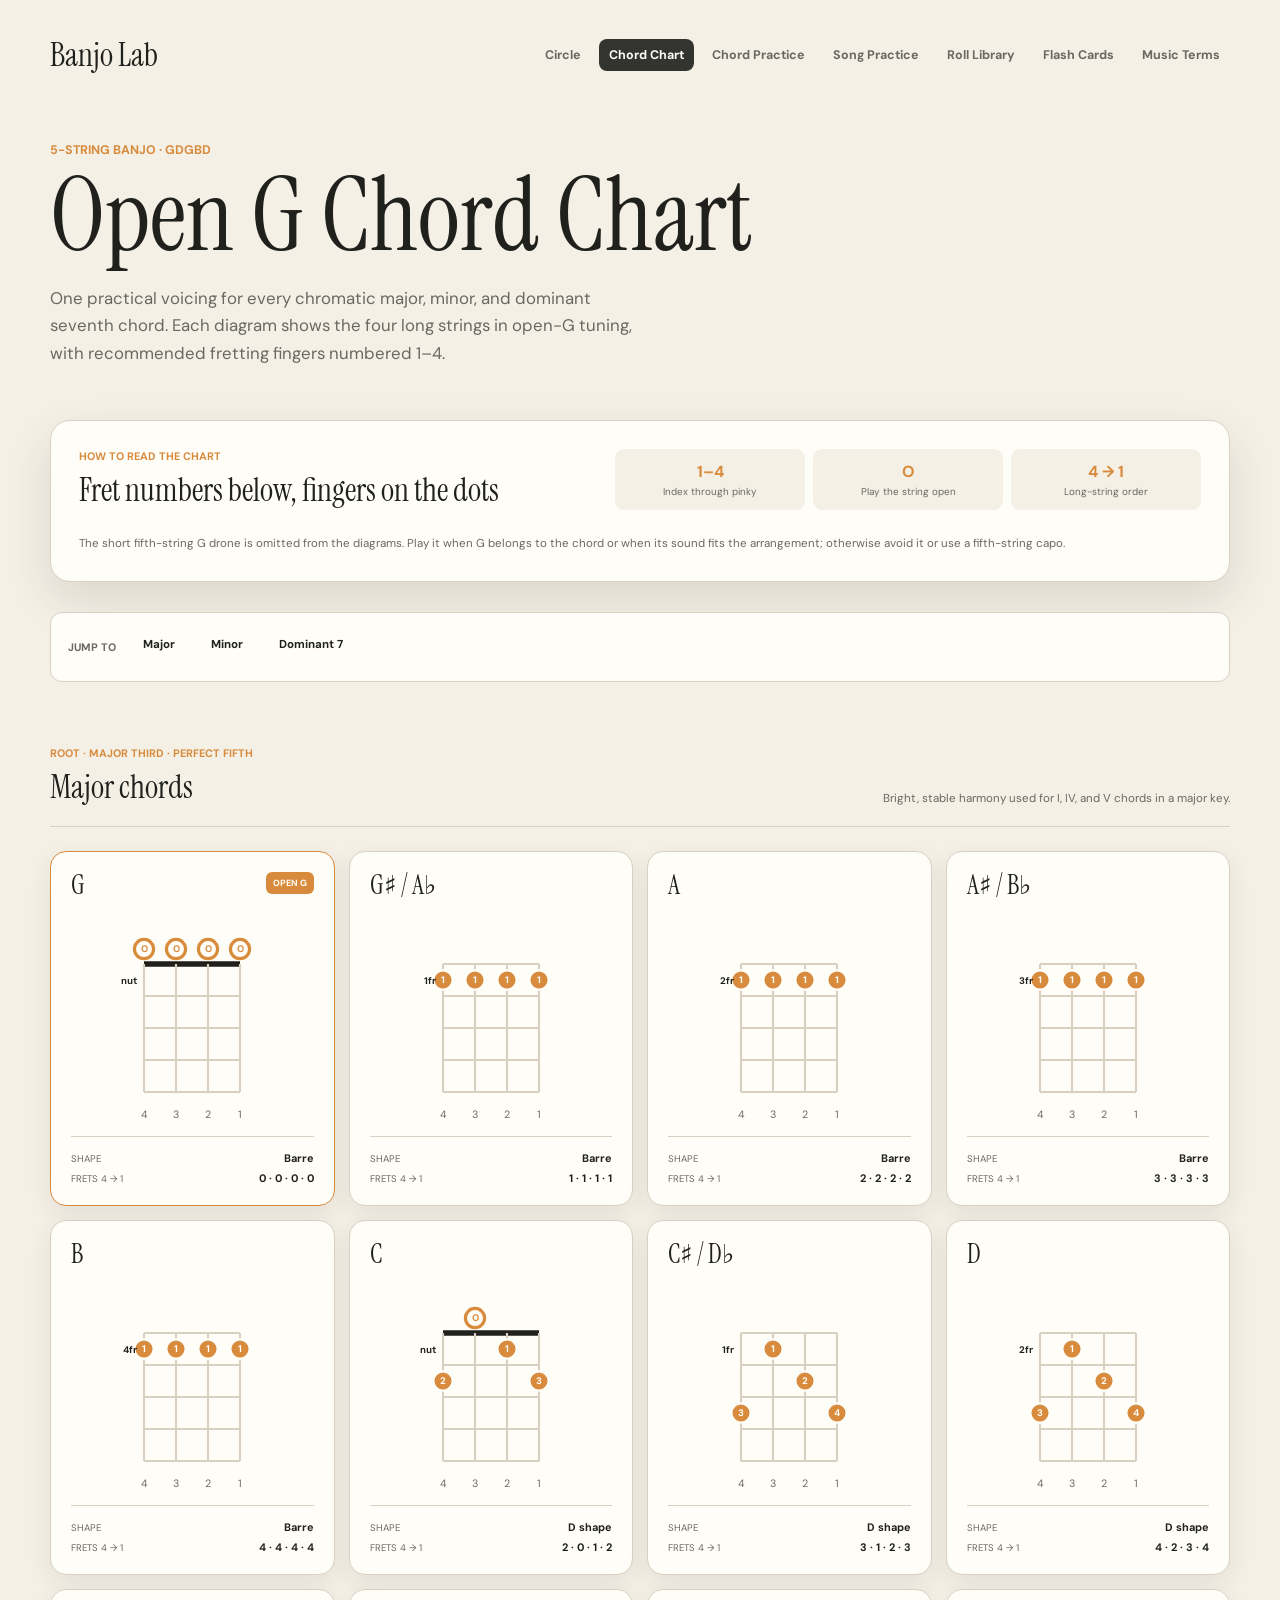
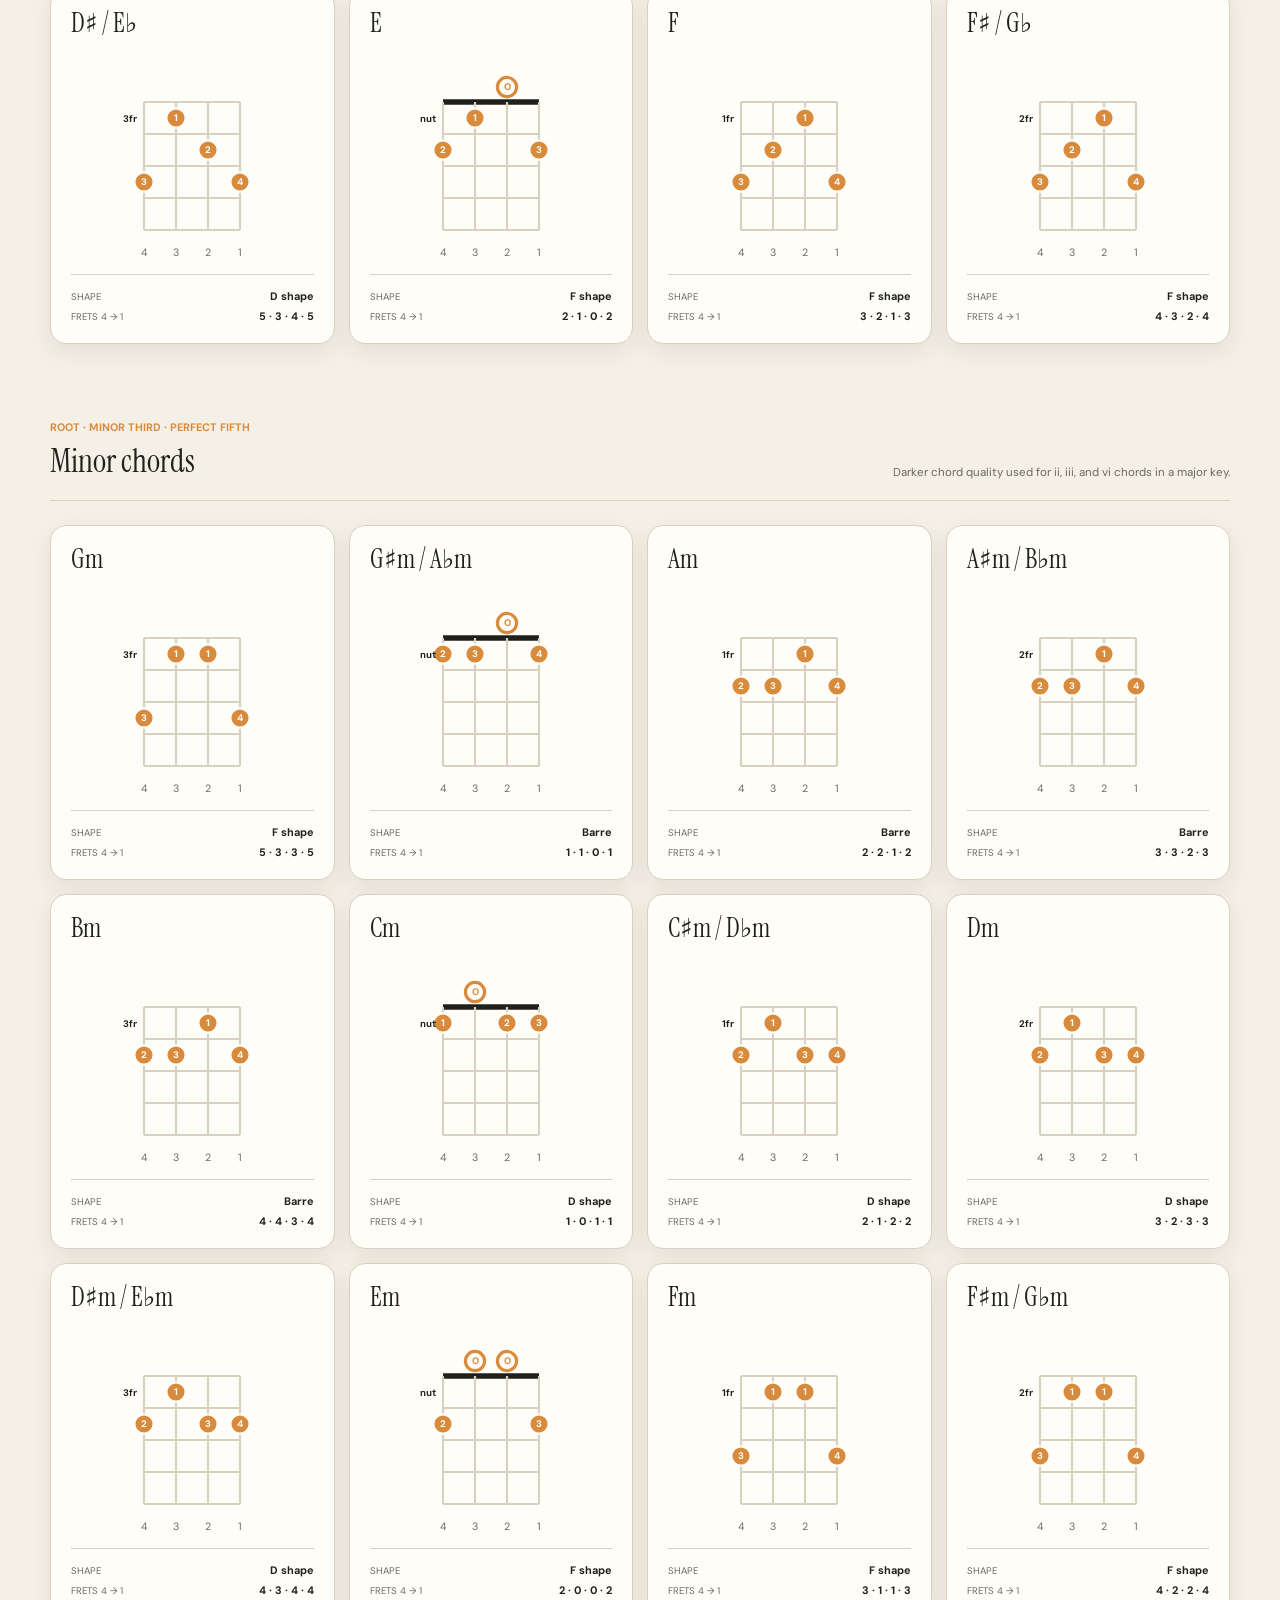
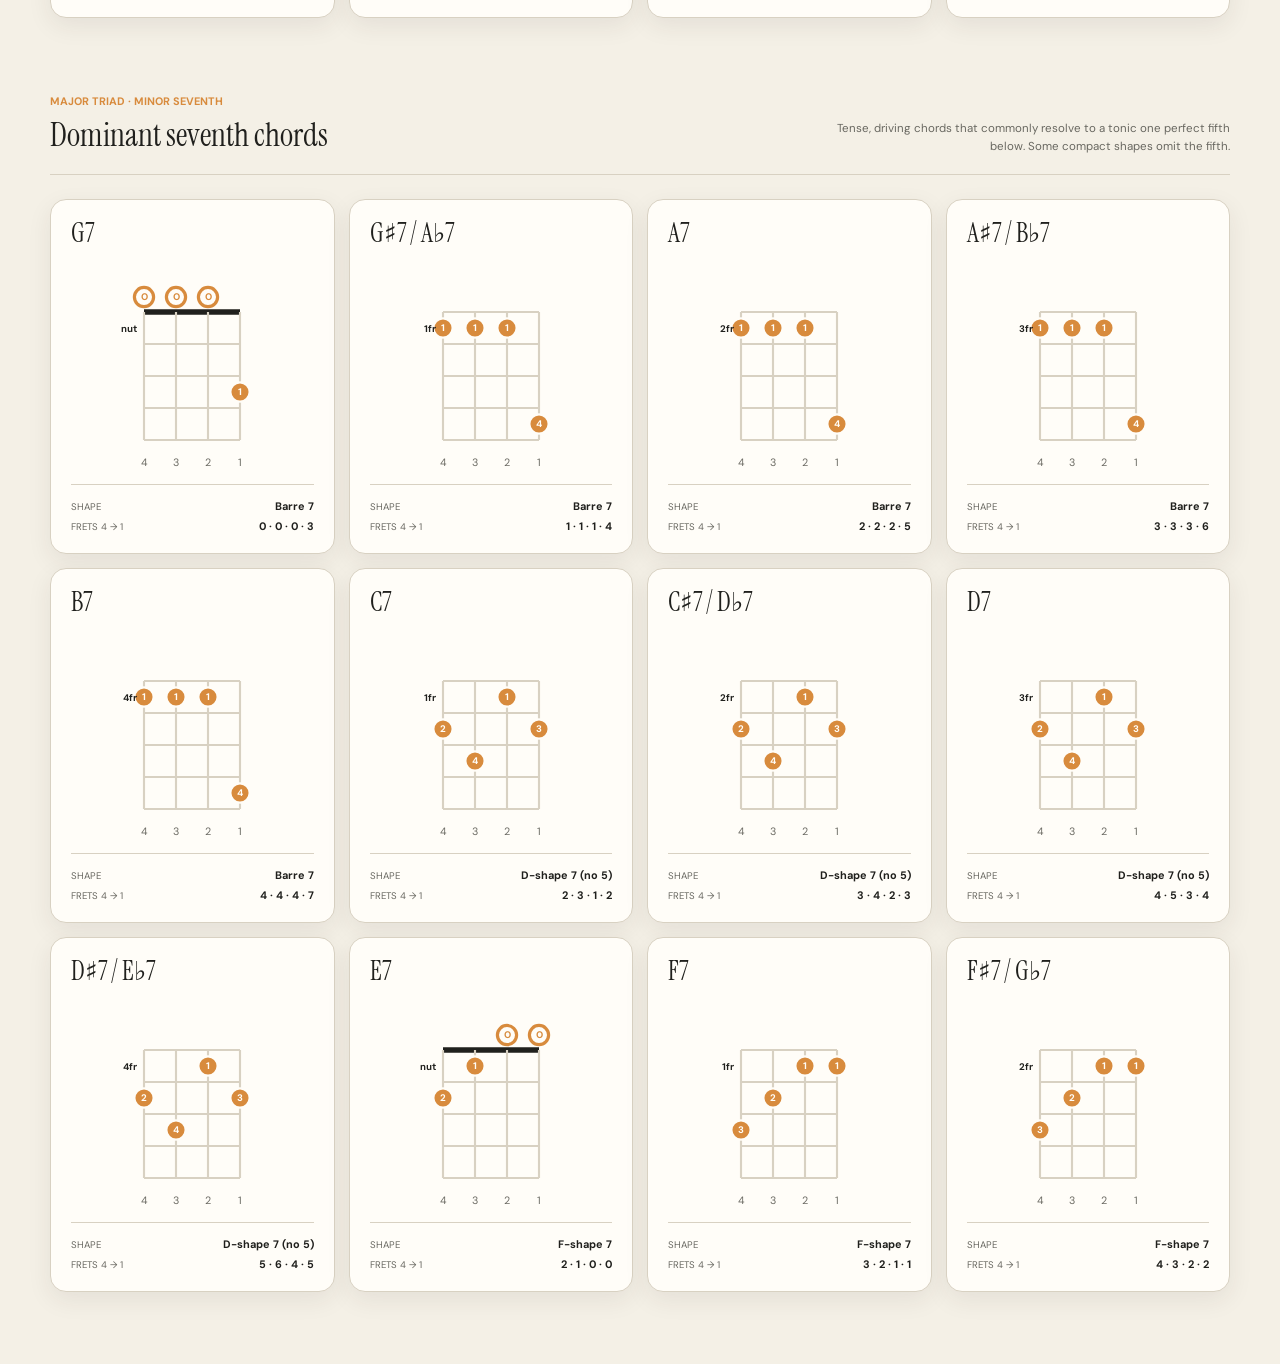
==== chords.html @ 510a1b54 "Add chord and song practice libraries" ====
<!doctype html>
<html lang="en">
  <head>
    <meta charset="UTF-8" />
    <meta name="viewport" content="width=device-width, initial-scale=1" />
    <meta name="description" content="A complete open-G five-string banjo chord chart with major, minor, and dominant seventh voicings for all 12 chromatic roots." />
    <title>Banjo Lab · Open G Chord Chart</title>
    <link rel="preconnect" href="https://fonts.googleapis.com" />
    <link rel="preconnect" href="https://fonts.gstatic.com" crossorigin />
    <link
      href="https://fonts.googleapis.com/css2?family=DM+Sans:wght@400;500;600;700&amp;family=Instrument+Serif:ital@0;1&amp;display=swap"
      rel="stylesheet"
    />
    <link rel="stylesheet" href="styles.css" />
    <link rel="stylesheet" href="chords.css" />
  </head>
  <body>
    <main class="chords-shell">
      <nav class="site-nav" aria-label="Primary navigation">
        <a class="site-brand" href="index.html">Banjo Lab</a>
        <div>
          <a href="index.html">Circle</a>
          <a href="chords.html" aria-current="page">Chord Chart</a>
          <a href="practice.html?key=1">Chord Practice</a>
          <a href="songs.html">Song Practice</a>
          <a href="rolls.html">Roll Library</a>
          <a href="flashcards.html">Flash Cards</a>
          <a href="terms.html">Music Terms</a>
        </div>
      </nav>

      <header class="chords-hero">
        <p class="eyebrow">5-string banjo · gDGBD</p>
        <h1>Open G Chord Chart</h1>
        <p class="intro">
          One practical voicing for every chromatic major, minor, and dominant seventh chord. Each diagram shows
          the four long strings in open-G tuning, with recommended fretting fingers numbered 1–4.
        </p>
      </header>

      <section class="chart-guide" aria-labelledby="chart-guide-title">
        <div>
          <p class="section-kicker">How to read the chart</p>
          <h2 id="chart-guide-title">Fret numbers below, fingers on the dots</h2>
        </div>
        <dl>
          <div><dt>1–4</dt><dd>Index through pinky</dd></div>
          <div><dt>O</dt><dd>Play the string open</dd></div>
          <div><dt>4 → 1</dt><dd>Long-string order</dd></div>
        </dl>
        <p>
          The short fifth-string G drone is omitted from the diagrams. Play it when G belongs to the chord or
          when its sound fits the arrangement; otherwise avoid it or use a fifth-string capo.
        </p>
      </section>

      <nav class="family-jump" aria-label="Chord families">
        <span>Jump to</span>
        <a href="#major-chords">Major</a>
        <a href="#minor-chords">Minor</a>
        <a href="#seventh-chords">Dominant 7</a>
      </nav>

      <section id="major-chords" class="chord-family" aria-labelledby="major-title">
        <div class="family-heading">
          <div>
            <p class="section-kicker">Root · major third · perfect fifth</p>
            <h2 id="major-title">Major chords</h2>
          </div>
          <p>Bright, stable harmony used for I, IV, and V chords in a major key.</p>
        </div>
        <div id="major-grid" class="chord-grid"></div>
      </section>

      <section id="minor-chords" class="chord-family" aria-labelledby="minor-title">
        <div class="family-heading">
          <div>
            <p class="section-kicker">Root · minor third · perfect fifth</p>
            <h2 id="minor-title">Minor chords</h2>
          </div>
          <p>Darker chord quality used for ii, iii, and vi chords in a major key.</p>
        </div>
        <div id="minor-grid" class="chord-grid"></div>
      </section>

      <section id="seventh-chords" class="chord-family" aria-labelledby="seventh-title">
        <div class="family-heading">
          <div>
            <p class="section-kicker">Major triad · minor seventh</p>
            <h2 id="seventh-title">Dominant seventh chords</h2>
          </div>
          <p>Tense, driving chords that commonly resolve to a tonic one perfect fifth below. Some compact shapes omit the fifth.</p>
        </div>
        <div id="seventh-grid" class="chord-grid"></div>
      </section>
    </main>

    <script src="chords.js"></script>
  </body>
</html>
---- styles.css ----
:root {
  color-scheme: light;
  --ink: #20201d;
  --muted: #696861;
  --paper: #f4f0e6;
  --surface: #fffdf8;
  --line: #d8d1c2;
  --dark-ring: #33342f;
  --accent: #d88b3d;
  --accent-soft: #f3d2a9;
  --shadow: 0 18px 45px rgba(47, 42, 32, 0.12);
}

* {
  box-sizing: border-box;
}

html {
  min-width: 320px;
  background: var(--paper);
}

body {
  min-height: 100dvh;
  margin: 0;
  color: var(--ink);
  background-color: var(--paper);
  font-family: "DM Sans", system-ui, sans-serif;
}

.site-nav {
  display: flex;
  align-items: center;
  justify-content: space-between;
  gap: 24px;
  margin-bottom: 64px;
  font-size: 0.78rem;
}

.site-nav div {
  display: flex;
  align-items: center;
  gap: 8px;
}

.site-nav a {
  padding: 8px 10px;
  border-radius: 8px;
  color: var(--muted);
  font-weight: 700;
  text-decoration: none;
}

.site-nav .site-brand {
  flex: 0 0 auto;
  padding-left: 0;
  color: var(--ink);
  font-family: "Instrument Serif", Georgia, serif;
  font-size: clamp(1.7rem, 2.5vw, 2rem);
  font-weight: 400;
  line-height: 0.95;
  text-wrap: balance;
}

.site-nav a:hover {
  color: var(--ink);
  background: var(--surface);
}

.site-nav a[aria-current="page"] {
  color: var(--surface);
  background: var(--dark-ring);
}

.site-nav a:focus-visible {
  outline: 3px solid var(--accent-soft);
  outline-offset: 2px;
}

button,
svg {
  -webkit-tap-highlight-color: transparent;
}

.page-shell {
  width: min(1180px, calc(100% - 40px));
  margin: 0 auto;
  padding: 64px 0;
}

.hero {
  max-width: 690px;
  margin-bottom: 30px;
}

.hero .intro {
  margin-top: 0;
}

.eyebrow,
.card-label {
  margin: 0 0 12px;
  color: var(--accent);
  font-size: 0.78rem;
  font-weight: 700;
  text-transform: uppercase;
}

h1 {
  margin: 0;
  font-family: "Instrument Serif", Georgia, serif;
  font-size: clamp(3.6rem, 8vw, 6.5rem);
  font-weight: 400;
  line-height: 0.88;
  text-wrap: balance;
}

.intro {
  max-width: 590px;
  margin: 22px 0 0;
  color: var(--muted);
  font-size: 1.05rem;
  line-height: 1.65;
  text-wrap: pretty;
}

.workspace {
  display: grid;
  grid-template-columns: minmax(0, 1fr) 360px;
  gap: 64px;
  align-items: center;
}

.chart-column {
  min-width: 0;
}

.chart-stage {
  position: relative;
  width: min(100%, 660px);
  margin: 0 auto;
  aspect-ratio: 1;
}

.circle-chart {
  display: block;
  width: 100%;
  height: 100%;
  filter: drop-shadow(0 14px 18px rgba(44, 39, 30, 0.1));
  cursor: grab;
  touch-action: none;
  user-select: none;
}

.circle-chart:active,
.circle-chart.is-dragging {
  cursor: grabbing;
}

.position-marker {
  position: absolute;
  z-index: 10;
  top: -12px;
  left: 50%;
  width: 28px;
  height: 38px;
  transform: translateX(-50%);
  pointer-events: none;
}

.position-marker span {
  display: block;
  width: 0;
  height: 0;
  margin: 0 auto;
  border-right: 14px solid transparent;
  border-left: 14px solid transparent;
  border-top: 24px solid var(--accent);
}

#rotating-wheel {
  transform-origin: 320px 320px;
}

.segment {
  cursor: pointer;
  outline: none;
}

.segment .major-wedge {
  fill: var(--surface);
  stroke: var(--line);
  stroke-width: 2;
}

.segment:nth-child(even) .major-wedge {
  fill: #eee9de;
}

.segment .minor-wedge {
  fill: var(--dark-ring);
  stroke: #55564f;
  stroke-width: 2;
}

.segment .key-label,
.segment .minor-label,
.segment .accidental-label {
  text-anchor: middle;
  dominant-baseline: middle;
  pointer-events: none;
}

.segment .key-label {
  fill: var(--ink);
  font-family: "Instrument Serif", Georgia, serif;
  font-size: 34px;
}

.segment .minor-label {
  fill: #fffdf8;
  font-size: 17px;
  font-weight: 600;
}

.segment .accidental-label {
  fill: var(--muted);
  font-size: 12px;
  font-weight: 600;
}

.segment:hover .major-wedge,
.segment:focus-visible .major-wedge,
.segment.is-selected .major-wedge {
  fill: var(--accent-soft);
}

.segment:hover .minor-wedge,
.segment:focus-visible .minor-wedge,
.segment.is-selected .minor-wedge {
  fill: var(--accent);
}

.segment:focus-visible .major-wedge {
  stroke: var(--ink);
  stroke-width: 5;
}

.hub {
  fill: var(--paper);
  stroke: var(--line);
  stroke-width: 2;
  pointer-events: none;
}

.chart-title {
  position: absolute;
  z-index: 1;
  top: 50%;
  left: 50%;
  display: grid;
  place-items: center;
  width: 27%;
  aspect-ratio: 1;
  transform: translate(-50%, -50%);
  pointer-events: none;
}

.chart-title h1 {
  display: flex;
  flex-direction: column;
  margin: 0;
  color: var(--ink);
  font-size: clamp(1rem, 3.3vw, 1.7rem);
  line-height: 0.9;
  text-align: center;
  text-wrap: balance;
}

.chart-title h1 span:nth-child(2) {
  margin: 5px 0 4px;
  color: var(--accent);
  font-family: "DM Sans", system-ui, sans-serif;
  font-size: 0.42em;
  font-weight: 700;
  text-transform: uppercase;
}

.chart-controls {
  display: flex;
  align-items: center;
  justify-content: center;
  gap: 18px;
  margin-top: 24px;
}

.chart-controls p {
  display: flex;
  flex-direction: column;
  margin: 0;
  color: var(--muted);
  font-size: 0.82rem;
  line-height: 1.45;
  text-align: center;
  text-wrap: pretty;
}

.chart-controls strong {
  color: var(--ink);
  font-size: 0.9rem;
}

.icon-button {
  display: grid;
  place-items: center;
  width: 44px;
  height: 44px;
  padding: 0;
  border: 1px solid var(--line);
  border-radius: 50%;
  color: var(--ink);
  background: var(--surface);
  font: inherit;
  font-size: 1.2rem;
  cursor: pointer;
  transition: transform 160ms ease-out, border-color 160ms ease-out;
}

.icon-button:hover {
  border-color: var(--accent);
  transform: translateY(-2px);
}

.icon-button:active {
  transform: translateY(0);
}

.icon-button:focus-visible {
  outline: 3px solid var(--accent-soft);
  outline-offset: 3px;
}

.key-card {
  padding: 32px;
  border: 1px solid var(--line);
  border-radius: 24px;
  background: var(--surface);
  box-shadow: var(--shadow);
}

.key-heading {
  display: flex;
  align-items: center;
  gap: 20px;
  padding-bottom: 28px;
  border-bottom: 1px solid var(--line);
}

#key-name {
  min-width: 82px;
  font-family: "Instrument Serif", Georgia, serif;
  font-size: 5rem;
  line-height: 0.8;
}

.key-heading div {
  display: flex;
  flex-direction: column;
  gap: 4px;
}

.key-heading strong {
  font-size: 1.05rem;
}

.key-heading small {
  color: var(--muted);
  font-size: 0.9rem;
}

.practice-link {
  display: flex;
  align-items: center;
  justify-content: space-between;
  gap: 16px;
  margin-top: 18px;
  padding: 12px 14px;
  border-radius: 10px;
  color: var(--surface);
  background: var(--dark-ring);
  font-size: 0.8rem;
  font-weight: 700;
  text-decoration: none;
}

.practice-link:hover {
  color: var(--accent-soft);
}

.practice-link:focus-visible {
  outline: 3px solid var(--accent-soft);
  outline-offset: 3px;
}

.key-facts {
  display: grid;
  gap: 18px;
  margin: 28px 0;
}

.key-facts div {
  display: flex;
  justify-content: space-between;
  gap: 18px;
}

.key-facts dt,
.key-facts dd {
  margin: 0;
  font-size: 0.88rem;
}

.key-facts dt {
  color: var(--muted);
}

.key-facts dd {
  font-weight: 600;
  text-align: right;
}

.degrees {
  padding: 22px 0;
  border-top: 1px solid var(--line);
}

.degrees-heading {
  display: flex;
  align-items: baseline;
  justify-content: space-between;
  gap: 16px;
  margin-bottom: 14px;
}

.degrees-heading h2 {
  margin: 0;
  font-size: 0.88rem;
  font-weight: 700;
  text-wrap: balance;
}

.degrees-heading span {
  color: var(--muted);
  font-size: 0.72rem;
}

#degree-list {
  display: grid;
  grid-template-columns: repeat(4, minmax(0, 1fr));
  gap: 8px;
  margin: 0;
  padding: 0;
  list-style: none;
}

.degree {
  min-width: 0;
  padding: 9px 6px 10px;
  border: 1px solid var(--line);
  border-radius: 10px;
  text-align: center;
}

.degree b,
.degree span {
  display: block;
}

.degree b {
  margin-bottom: 3px;
  color: var(--accent);
  font-size: 0.65rem;
  font-variant-numeric: tabular-nums;
}

.degree span {
  overflow: hidden;
  font-family: "Instrument Serif", Georgia, serif;
  font-size: 1.05rem;
  line-height: 1.1;
  text-overflow: ellipsis;
  white-space: nowrap;
}

.degree.is-long span {
  font-family: "DM Sans", system-ui, sans-serif;
  font-size: 0.64rem;
  font-weight: 600;
}

.pentatonic {
  display: grid;
  gap: 16px;
  padding: 22px 0;
  border-top: 1px solid var(--line);
}

.pentatonic h2 {
  margin: 0;
  font-size: 0.88rem;
  font-weight: 700;
  text-wrap: balance;
}

#pentatonic-list {
  display: grid;
  gap: 14px;
}

.pentatonic-row {
  display: grid;
  grid-template-columns: 118px minmax(0, 1fr);
  gap: 12px;
  align-items: center;
}

.pentatonic-row p {
  display: flex;
  flex-direction: column;
  gap: 2px;
  margin: 0;
}

.pentatonic-name {
  display: flex;
  flex-wrap: wrap;
  align-items: center;
  gap: 5px;
  min-width: 0;
}

.pentatonic-row strong {
  overflow: hidden;
  font-size: 0.76rem;
  text-overflow: ellipsis;
  white-space: nowrap;
}

.scale-quality,
.scale-spelling {
  flex: 0 0 auto;
  padding: 2px 4px;
  border-radius: 4px;
  font-size: 0.46rem;
  font-weight: 700;
  line-height: 1.2;
  text-transform: uppercase;
}

.scale-quality {
  color: var(--surface);
  background: var(--dark-ring);
}

.scale-spelling {
  border: 1px solid var(--line);
  color: var(--muted);
  background: var(--surface);
}

.pentatonic-row.is-minor .scale-quality {
  color: var(--ink);
  background: var(--accent-soft);
}

.pentatonic-row small {
  color: var(--muted);
  font-size: 0.58rem;
  font-variant-numeric: tabular-nums;
}

.pentatonic-row ol {
  display: grid;
  grid-template-columns: repeat(5, minmax(0, 1fr));
  gap: 5px;
  margin: 0;
  padding: 0;
  list-style: none;
}

.pentatonic-row li {
  overflow: hidden;
  padding: 7px 2px;
  border-radius: 7px;
  color: var(--surface);
  background: var(--dark-ring);
  font-family: "Instrument Serif", Georgia, serif;
  font-size: 0.88rem;
  line-height: 1;
  text-align: center;
  text-overflow: ellipsis;
  white-space: nowrap;
}

.pentatonic-row.is-minor li {
  color: var(--ink);
  background: var(--accent-soft);
}

.pentatonic-row li.is-long {
  font-family: "DM Sans", system-ui, sans-serif;
  font-size: 0.5rem;
  font-weight: 600;
}

.legend {
  display: flex;
  flex-wrap: wrap;
  gap: 14px;
  padding-top: 22px;
  border-top: 1px solid var(--line);
  color: var(--muted);
  font-size: 0.76rem;
}

.legend span {
  display: inline-flex;
  align-items: center;
  gap: 7px;
}

.legend i {
  width: 10px;
  height: 10px;
  border-radius: 50%;
}

.major-dot {
  border: 1px solid var(--line);
  background: var(--surface);
}

.minor-dot {
  background: var(--dark-ring);
}

.banjo-section {
  margin-top: 72px;
  padding: 40px;
  border: 1px solid var(--line);
  border-radius: 28px;
  background: var(--surface);
  box-shadow: var(--shadow);
}

.banjo-heading {
  display: flex;
  align-items: end;
  justify-content: space-between;
  gap: 32px;
  margin-bottom: 30px;
}

.banjo-heading .card-label {
  margin-bottom: 8px;
}

.banjo-heading h2 {
  max-width: 720px;
  margin: 0;
  font-family: "Instrument Serif", Georgia, serif;
  font-size: clamp(2.2rem, 5vw, 4rem);
  font-weight: 400;
  line-height: 1;
  text-wrap: balance;
}

.banjo-heading h2 span {
  color: var(--accent);
}

.banjo-heading > p {
  flex: 0 0 auto;
  margin: 0 0 5px;
  color: var(--muted);
  font-size: 0.78rem;
}

.chord-tabs {
  display: flex;
  gap: 6px;
  overflow-x: auto;
  margin-bottom: 26px;
  padding: 0 0 12px;
  border-bottom: 1px solid var(--line);
  scrollbar-width: thin;
}

.chord-tab {
  flex: 1 0 94px;
  min-width: 0;
  padding: 10px 12px;
  border: 1px solid var(--line);
  border-radius: 10px;
  color: var(--muted);
  background: var(--surface);
  font: inherit;
  text-align: left;
  cursor: pointer;
}

.chord-tab b,
.chord-tab span {
  display: block;
}

.chord-tab b {
  margin-bottom: 2px;
  color: inherit;
  font-size: 0.62rem;
  font-variant-numeric: tabular-nums;
}

.chord-tab span {
  overflow: hidden;
  font-size: 0.78rem;
  font-weight: 700;
  text-overflow: ellipsis;
  white-space: nowrap;
}

.chord-tab[aria-selected="true"] {
  border-color: var(--dark-ring);
  color: var(--surface);
  background: var(--dark-ring);
}

.chord-tab:focus-visible,
.chord-panel:focus-visible {
  outline: 3px solid var(--accent-soft);
  outline-offset: 3px;
}

.chord-panel-heading {
  display: flex;
  align-items: baseline;
  justify-content: space-between;
  gap: 24px;
  margin-bottom: 18px;
}

.chord-panel-heading p {
  margin: 0;
  color: var(--muted);
  font-size: 0.72rem;
  text-transform: uppercase;
}

.chord-panel-heading h3 {
  margin: 0;
  font-family: "Instrument Serif", Georgia, serif;
  font-size: 1.8rem;
  font-weight: 400;
  text-align: right;
  text-wrap: balance;
}

.chord-panel-heading h3 span {
  color: var(--accent);
}

.banjo-shapes {
  display: grid;
  grid-template-columns: repeat(3, minmax(0, 1fr));
  gap: 16px;
}

.banjo-shape {
  display: grid;
  grid-template-columns: minmax(118px, 0.8fr) minmax(0, 1.2fr);
  gap: 18px;
  align-items: center;
  min-width: 0;
  padding: 22px;
  border: 1px solid var(--line);
  border-radius: 18px;
  background: var(--paper);
}

.shape-copy {
  min-width: 0;
}

.shape-copy h4 {
  margin: 0 0 3px;
  font-family: "Instrument Serif", Georgia, serif;
  font-size: 1.75rem;
  font-weight: 400;
  text-wrap: balance;
}

.shape-copy > p {
  margin: 0 0 18px;
  color: var(--muted);
  font-size: 0.7rem;
  text-wrap: pretty;
}

.shape-frets {
  margin: 0;
}

.shape-frets dt {
  margin-bottom: 5px;
  color: var(--muted);
  font-size: 0.6rem;
  text-transform: uppercase;
}

.shape-frets dd {
  margin: 0;
  font-size: 0.88rem;
  font-weight: 700;
  font-variant-numeric: tabular-nums;
}

.fret-diagram {
  display: block;
  width: 100%;
  max-width: 150px;
  height: auto;
  margin: 0 auto;
}

.fret-diagram .fret,
.fret-diagram .string {
  stroke: var(--line);
  stroke-width: 2;
}

.fret-diagram .nut {
  stroke: var(--ink);
  stroke-width: 5;
}

.fret-diagram .marker {
  fill: var(--accent);
  stroke: var(--surface);
  stroke-width: 2;
}

.fret-diagram .open-marker {
  fill: var(--surface);
  stroke: var(--accent);
  stroke-width: 3;
}

.fret-diagram text {
  fill: var(--muted);
  font-family: "DM Sans", system-ui, sans-serif;
  font-size: 10px;
  font-variant-numeric: tabular-nums;
  text-anchor: middle;
}

.fret-diagram .position-label {
  fill: var(--ink);
  font-size: 9px;
  font-weight: 700;
  text-anchor: end;
}

.fret-diagram .marker-label {
  fill: var(--surface);
  font-size: 9px;
  font-weight: 700;
  pointer-events: none;
  text-anchor: middle;
}

.fret-diagram .marker-label.open-label {
  fill: var(--accent);
  font-size: 8px;
}

.banjo-note {
  margin: 24px 0 0;
  color: var(--muted);
  font-size: 0.78rem;
  line-height: 1.6;
  text-wrap: pretty;
}

.banjo-note strong {
  color: var(--ink);
  font-variant-numeric: tabular-nums;
}

@media (max-width: 900px) {
  .workspace {
    grid-template-columns: 1fr;
    gap: 48px;
  }

  .key-card {
    width: min(100%, 560px);
    margin: 0 auto;
  }

  .banjo-shapes {
    grid-template-columns: 1fr;
  }

  .banjo-shape {
    grid-template-columns: 1fr 150px;
  }
}

@media (max-width: 560px) {
  .site-nav {
    align-items: start;
    margin-bottom: 44px;
  }

  .site-nav div {
    justify-content: flex-end;
    flex-wrap: wrap;
  }

  .site-nav a {
    padding: 7px 8px;
  }

  .page-shell {
    width: min(100% - 24px, 1180px);
    padding: 40px 0;
  }

  .hero {
    margin-bottom: 30px;
  }

  .intro {
    font-size: 0.96rem;
  }

  .position-marker {
    top: -6px;
  }

  .key-card {
    padding: 24px;
    border-radius: 18px;
  }

  #key-name {
    min-width: 64px;
    font-size: 4rem;
  }

  .banjo-section {
    margin-top: 48px;
    padding: 24px;
    border-radius: 18px;
  }

  .banjo-heading {
    display: block;
  }

  .banjo-heading > p {
    margin-top: 12px;
  }

  .chord-panel-heading {
    display: block;
  }

  .chord-panel-heading h3 {
    margin-top: 5px;
    text-align: left;
  }

  .banjo-shape {
    grid-template-columns: minmax(0, 1fr) 118px;
    padding: 18px;
  }
}

@media (prefers-reduced-motion: reduce) {
  *,
  *::before,
  *::after {
    scroll-behavior: auto !important;
    transition-duration: 0.01ms !important;
  }
}
---- chords.css ----
.chords-shell {
  width: min(1180px, calc(100% - 40px));
  margin: 0 auto;
  padding: 32px 0 72px;
}

.chords-hero {
  max-width: 850px;
  margin-bottom: 52px;
}

.chords-hero h1 {
  margin: 0;
  font-family: "Instrument Serif", Georgia, serif;
  font-size: clamp(3.6rem, 8vw, 6.5rem);
  font-weight: 400;
  line-height: 0.9;
  text-wrap: balance;
}

.section-kicker {
  margin: 0 0 6px;
  color: var(--accent);
  font-size: 0.68rem;
  font-weight: 700;
  text-transform: uppercase;
}

.chart-guide {
  display: grid;
  grid-template-columns: minmax(240px, 1fr) minmax(340px, 1.2fr);
  gap: 24px 48px;
  align-items: center;
  margin-bottom: 30px;
  padding: 28px;
  border: 1px solid var(--line);
  border-radius: 20px;
  background: var(--surface);
  box-shadow: var(--shadow);
}

.chart-guide h2,
.family-heading h2 {
  margin: 0;
  font-family: "Instrument Serif", Georgia, serif;
  font-size: 2rem;
  font-weight: 400;
  text-wrap: balance;
}

.chart-guide dl {
  display: grid;
  grid-template-columns: repeat(3, 1fr);
  gap: 8px;
  margin: 0;
}

.chart-guide dl div {
  padding: 12px 10px;
  border-radius: 9px;
  background: var(--paper);
  text-align: center;
}

.chart-guide dt {
  color: var(--accent);
  font-weight: 700;
  font-variant-numeric: tabular-nums;
}

.chart-guide dd {
  margin: 3px 0 0;
  color: var(--muted);
  font-size: 0.62rem;
}

.chart-guide > p {
  grid-column: 1 / -1;
  margin: 0;
  color: var(--muted);
  font-size: 0.72rem;
  line-height: 1.55;
  text-wrap: pretty;
}

.family-jump {
  display: flex;
  flex-wrap: wrap;
  align-items: center;
  gap: 8px;
  margin-bottom: 64px;
  padding: 12px;
  border: 1px solid var(--line);
  border-radius: 12px;
  background: var(--surface);
}

.family-jump span {
  margin: 0 5px;
  color: var(--muted);
  font-size: 0.68rem;
  font-weight: 700;
  text-transform: uppercase;
}

.family-jump a {
  min-height: 44px;
  padding: 12px 14px;
  border-radius: 8px;
  color: var(--ink);
  font-size: 0.72rem;
  font-weight: 700;
  text-decoration: none;
}

.family-jump a:hover {
  color: var(--accent);
  background: var(--paper);
}

.family-jump a:focus-visible {
  outline: 3px solid var(--accent-soft);
  outline-offset: 2px;
}

.chord-family {
  scroll-margin-top: 24px;
}

.chord-family + .chord-family {
  margin-top: 76px;
}

.family-heading {
  display: flex;
  align-items: end;
  justify-content: space-between;
  gap: 32px;
  margin-bottom: 24px;
  padding-bottom: 18px;
  border-bottom: 1px solid var(--line);
}

.family-heading > p {
  max-width: 430px;
  margin: 0;
  color: var(--muted);
  font-size: 0.72rem;
  line-height: 1.55;
  text-align: right;
  text-wrap: pretty;
}

.chord-grid {
  display: grid;
  grid-template-columns: repeat(4, minmax(0, 1fr));
  gap: 14px;
}

.chord-chart-card {
  display: grid;
  grid-template-rows: auto 1fr auto;
  min-width: 0;
  padding: 20px;
  border: 1px solid var(--line);
  border-radius: 16px;
  background: var(--surface);
  box-shadow: 0 8px 24px rgba(47, 42, 32, 0.08);
}

.chord-chart-card.is-open-g {
  border-color: var(--accent);
}

.chord-card-heading {
  display: flex;
  align-items: start;
  justify-content: space-between;
  gap: 10px;
  min-height: 52px;
}

.chord-card-heading h3 {
  margin: 0;
  font-family: "Instrument Serif", Georgia, serif;
  font-size: 1.65rem;
  font-weight: 400;
  line-height: 1;
  text-wrap: balance;
}

.home-badge {
  flex: 0 0 auto;
  padding: 5px 7px;
  border-radius: 6px;
  color: var(--surface);
  background: var(--accent);
  font-size: 0.56rem;
  font-weight: 700;
  text-transform: uppercase;
}

.chord-diagram {
  display: block;
  width: min(100%, 160px);
  height: auto;
  margin: 8px auto 12px;
}

.chord-diagram .fret,
.chord-diagram .string {
  stroke: var(--line);
  stroke-width: 2;
}

.chord-diagram .nut {
  stroke: var(--ink);
  stroke-width: 5;
}

.chord-diagram .marker {
  fill: var(--accent);
  stroke: var(--surface);
  stroke-width: 2;
}

.chord-diagram .open-marker {
  fill: var(--surface);
  stroke: var(--accent);
  stroke-width: 3;
}

.chord-diagram text {
  fill: var(--muted);
  font-family: "DM Sans", system-ui, sans-serif;
  font-size: 10px;
  font-variant-numeric: tabular-nums;
  text-anchor: middle;
}

.chord-diagram .position-label {
  fill: var(--ink);
  font-size: 9px;
  font-weight: 700;
  text-anchor: end;
}

.chord-diagram .marker-label {
  fill: var(--surface);
  font-size: 9px;
  font-weight: 700;
}

.chord-diagram .open-label {
  fill: var(--accent);
}

.chord-card-meta {
  margin: 0;
  padding-top: 14px;
  border-top: 1px solid var(--line);
}

.chord-card-meta div {
  display: flex;
  align-items: baseline;
  justify-content: space-between;
  gap: 12px;
}

.chord-card-meta div + div {
  margin-top: 6px;
}

.chord-card-meta dt,
.chord-card-meta dd {
  margin: 0;
}

.chord-card-meta dt {
  color: var(--muted);
  font-size: 0.6rem;
  text-transform: uppercase;
}

.chord-card-meta dd {
  font-size: 0.68rem;
  font-variant-numeric: tabular-nums;
  font-weight: 700;
  text-align: right;
}

@media (max-width: 960px) {
  .chord-grid {
    grid-template-columns: repeat(3, minmax(0, 1fr));
  }
}

@media (max-width: 760px) {
  .chart-guide {
    grid-template-columns: 1fr;
  }

  .chart-guide > p {
    grid-column: auto;
  }

  .chord-grid {
    grid-template-columns: repeat(2, minmax(0, 1fr));
  }
}

@media (max-width: 560px) {
  .chords-shell {
    width: min(100% - 24px, 1180px);
    padding-top: 24px;
  }

  .chords-hero {
    margin-bottom: 44px;
  }

  .chart-guide {
    padding: 20px;
  }

  .chart-guide dl {
    grid-template-columns: 1fr;
  }

  .family-jump {
    display: grid;
  }

  .family-jump span {
    margin: 4px 8px;
  }

  .family-heading {
    display: block;
  }

  .family-heading > p {
    margin-top: 10px;
    text-align: left;
  }

  .chord-grid {
    grid-template-columns: 1fr;
  }

  .chord-family + .chord-family {
    margin-top: 56px;
  }
}

@media print {
  .site-nav,
  .family-jump {
    display: none;
  }

  .chords-shell {
    width: 100%;
    padding: 0;
  }

  .chords-hero,
  .chart-guide {
    margin-bottom: 24px;
  }

  .chord-family + .chord-family {
    margin-top: 36px;
  }

  .chord-grid {
    grid-template-columns: repeat(4, 1fr);
  }

  .chord-chart-card {
    break-inside: avoid;
    box-shadow: none;
  }
}
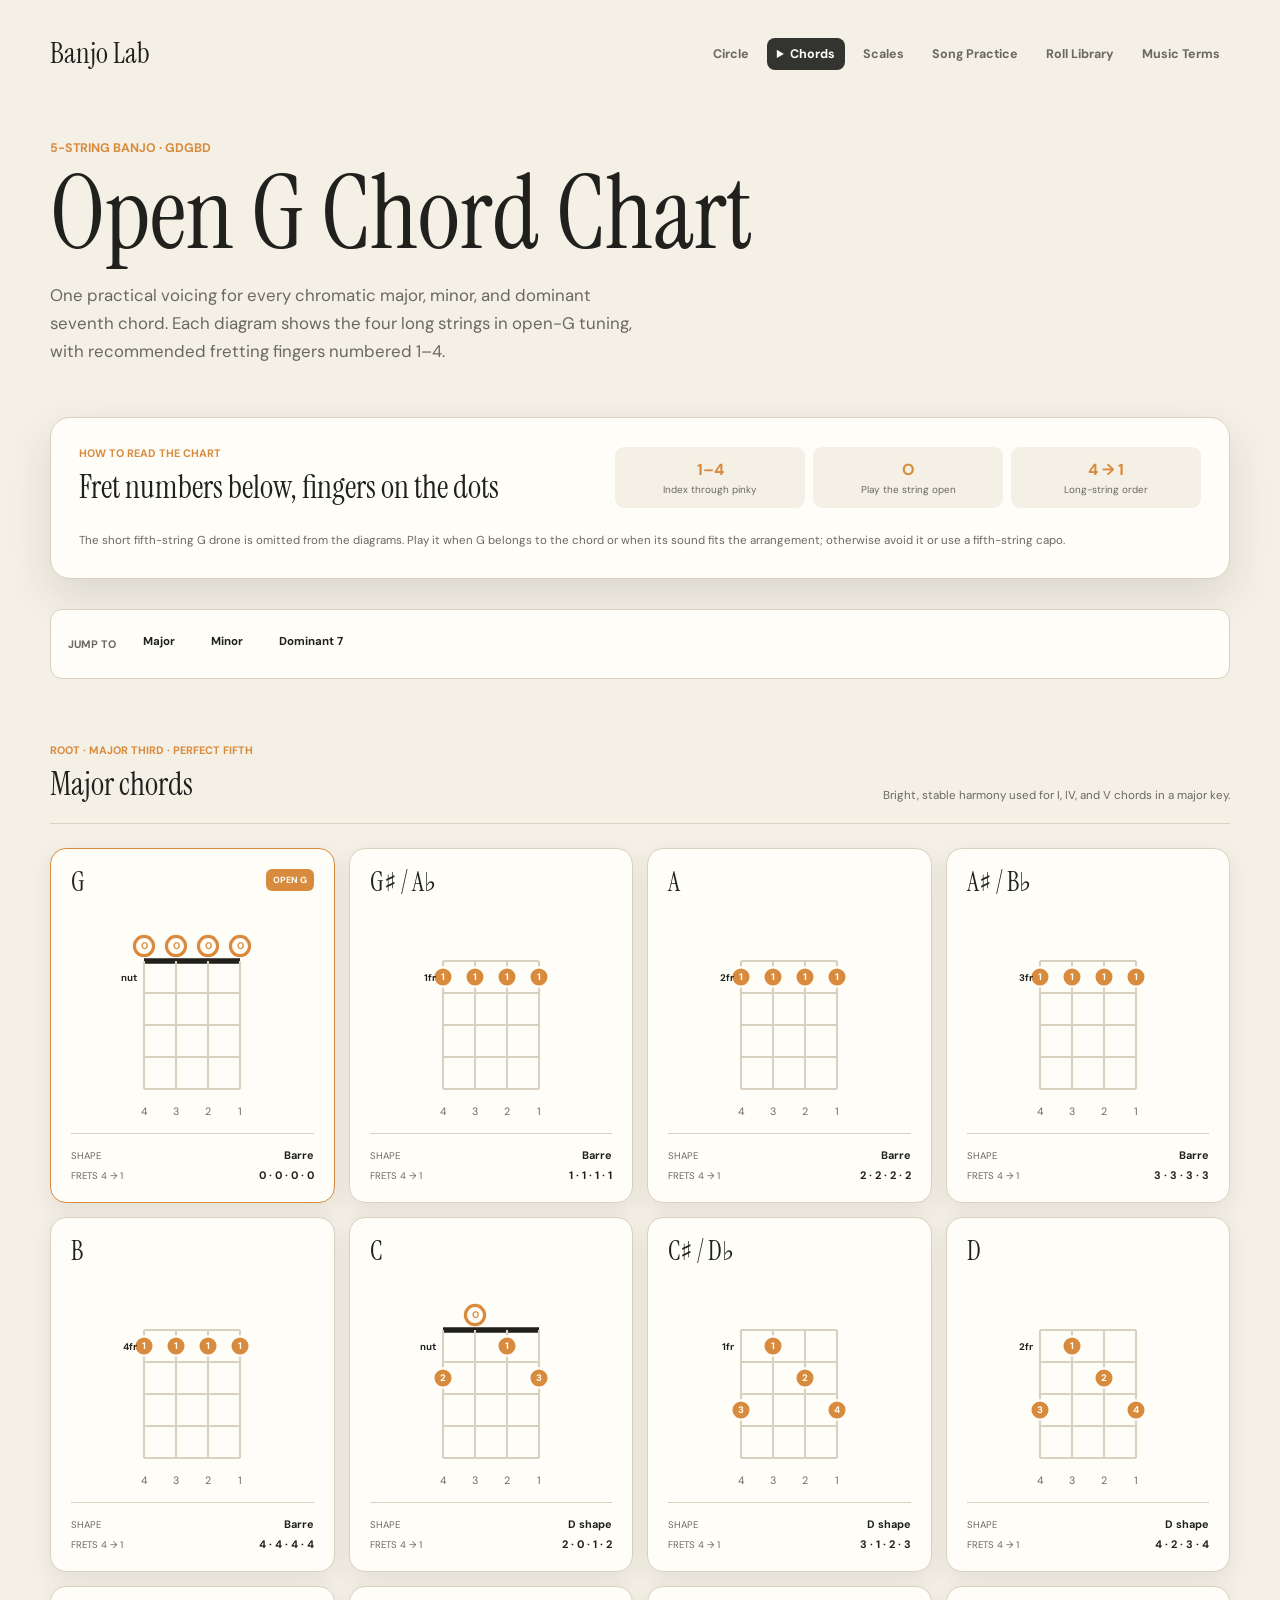
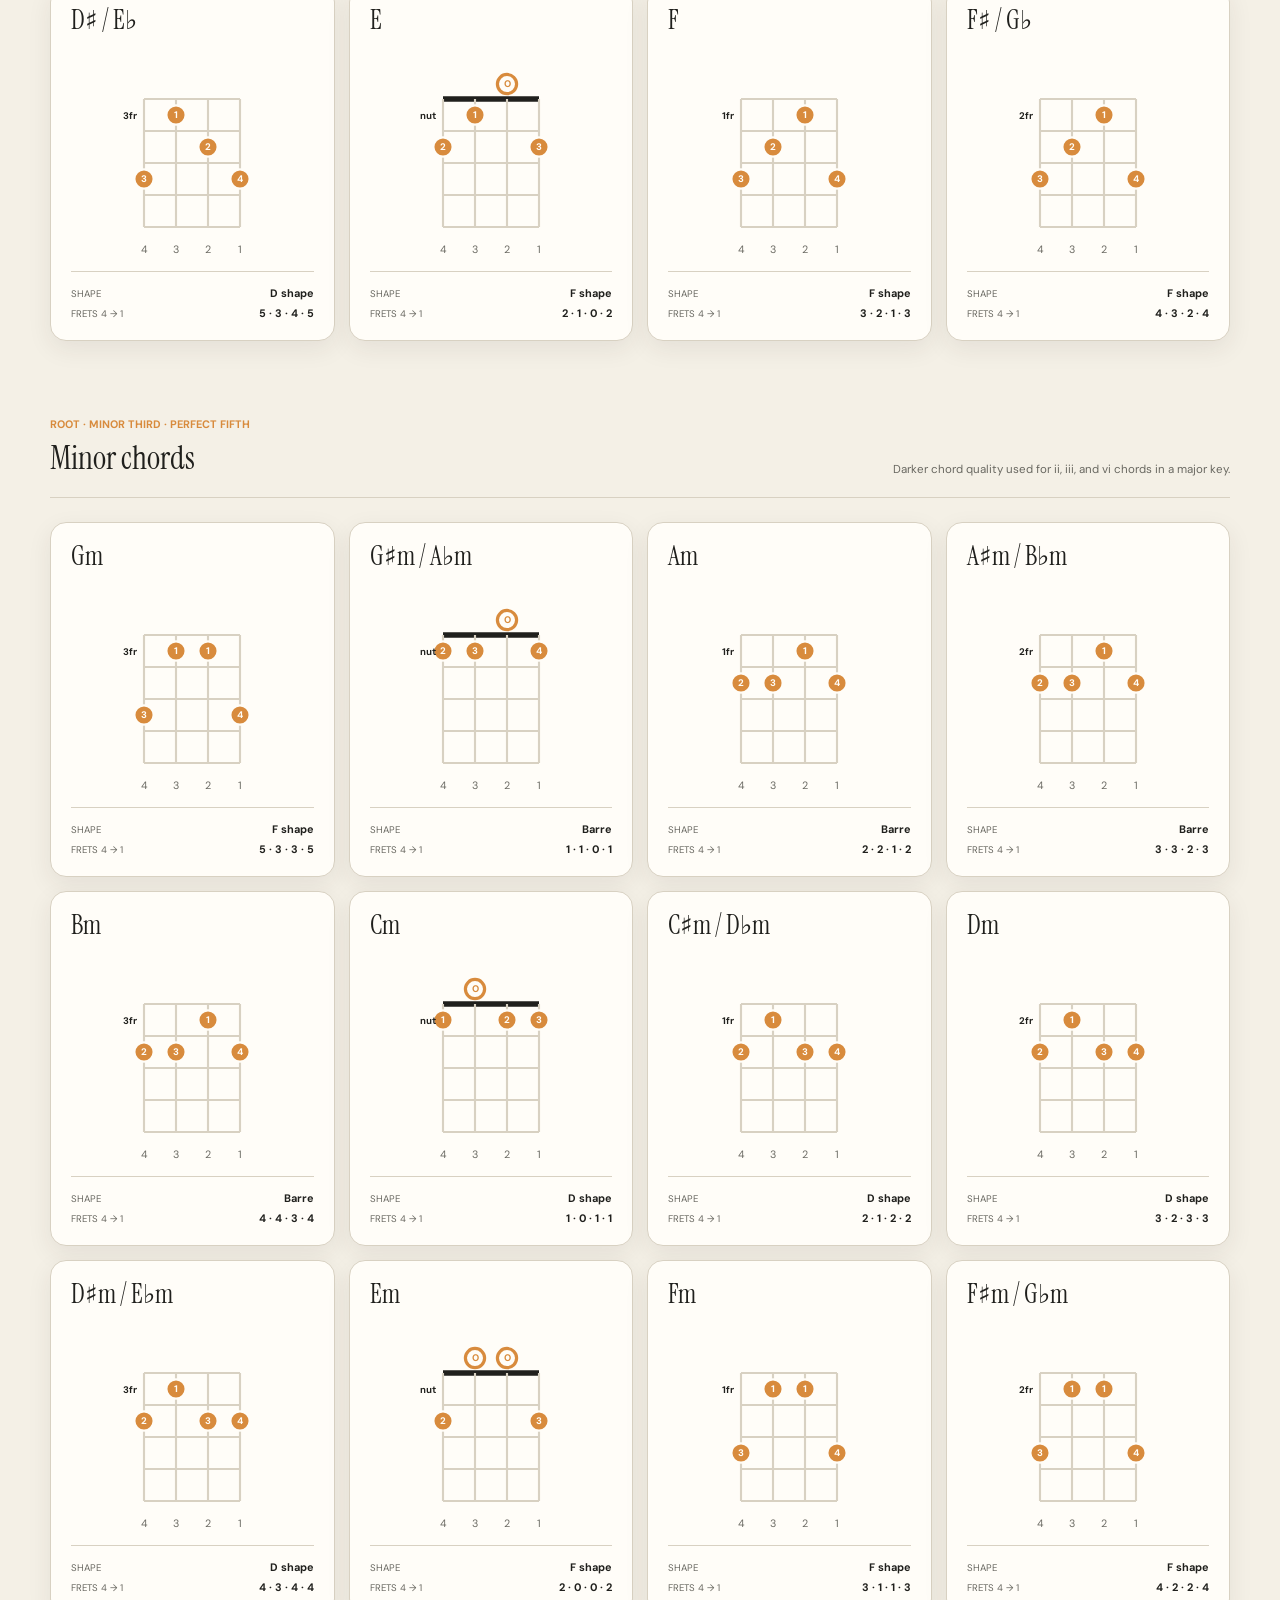
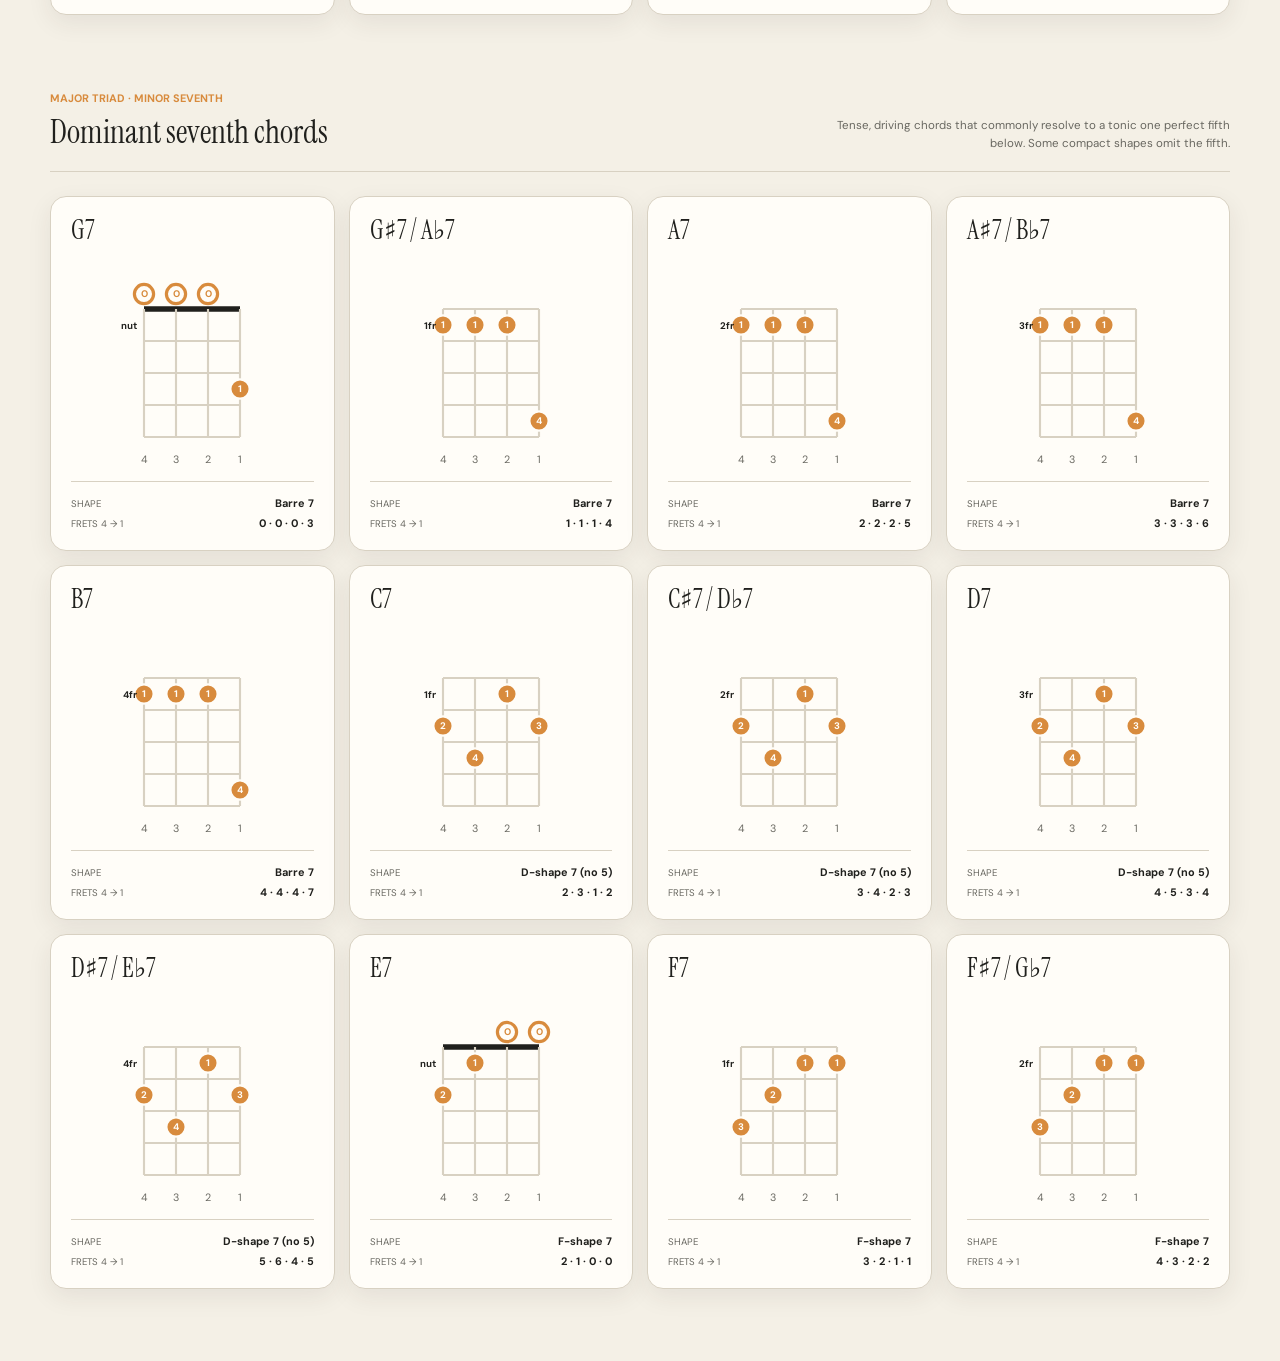
==== commit 8afb773e: "Add banjo scales lab and chord navigation" ====
--- a/chords.html
+++ b/chords.html
@@ -18,13 +18,19 @@
     <main class="chords-shell">
       <nav class="site-nav" aria-label="Primary navigation">
         <a class="site-brand" href="index.html">Banjo Lab</a>
-        <div>
-          <a href="index.html">Circle</a>
-          <a href="chords.html" aria-current="page">Chord Chart</a>
-          <a href="practice.html?key=1">Chord Practice</a>
+        <div class="site-nav-links">
+          <a href="circle.html">Circle</a>
+          <details class="nav-menu">
+            <summary aria-current="true">Chords</summary>
+            <div class="nav-submenu">
+              <a href="chords.html" aria-current="page">Chord Chart</a>
+              <a href="practice.html?key=1">Chord Practice</a>
+              <a href="flashcards.html">Flash Cards</a>
+            </div>
+          </details>
+          <a href="scales.html">Scales</a>
           <a href="songs.html">Song Practice</a>
           <a href="rolls.html">Roll Library</a>
-          <a href="flashcards.html">Flash Cards</a>
           <a href="terms.html">Music Terms</a>
         </div>
       </nav>
--- a/styles.css
+++ b/styles.css
@@ -37,9 +37,11 @@
   font-size: 0.78rem;
 }
 
-.site-nav div {
+.site-nav > .site-nav-links {
   display: flex;
   align-items: center;
+  justify-content: flex-end;
+  flex-wrap: wrap;
   gap: 8px;
 }
 
@@ -56,10 +58,70 @@
   padding-left: 0;
   color: var(--ink);
   font-family: "Instrument Serif", Georgia, serif;
-  font-size: clamp(1.7rem, 2.5vw, 2rem);
+  font-size: clamp(1.6rem, 2.3vw, 1.85rem);
   font-weight: 400;
   line-height: 0.95;
   text-wrap: balance;
+}
+
+.nav-menu {
+  position: relative;
+}
+
+.nav-menu summary {
+  padding: 8px 10px;
+  border-radius: 8px;
+  color: var(--muted);
+  font-weight: 700;
+  cursor: pointer;
+}
+
+.nav-menu summary:hover,
+.nav-menu[open] summary {
+  color: var(--ink);
+  background: var(--surface);
+}
+
+.nav-menu summary[aria-current="true"] {
+  color: var(--surface);
+  background: var(--dark-ring);
+}
+
+.nav-menu summary:focus-visible {
+  outline: 3px solid var(--accent-soft);
+  outline-offset: 2px;
+}
+
+.nav-submenu {
+  position: absolute;
+  top: calc(100% + 6px);
+  left: 0;
+  z-index: 10;
+  display: grid;
+  min-width: 190px;
+  gap: 4px;
+  padding: 8px;
+  border: 1px solid var(--line);
+  border-radius: 10px;
+  background: var(--surface);
+  box-shadow: var(--shadow);
+}
+
+.nav-submenu a {
+  display: block;
+  width: 100%;
+}
+
+@media (max-width: 760px) {
+  .site-nav {
+    flex-direction: column;
+    gap: 16px;
+  }
+
+  .site-nav > .site-nav-links {
+    width: 100%;
+    justify-content: flex-start;
+  }
 }
 
 .site-nav a:hover {
@@ -93,8 +155,13 @@
   margin-bottom: 30px;
 }
 
+.hero h1 {
+  font-size: clamp(2.9rem, 6.5vw, 5rem);
+  line-height: 0.92;
+}
+
 .hero .intro {
-  margin-top: 0;
+  margin-top: 18px;
 }
 
 .eyebrow,
@@ -266,18 +333,20 @@
   pointer-events: none;
 }
 
-.chart-title h1 {
+.chart-title p {
   display: flex;
   flex-direction: column;
   margin: 0;
   color: var(--ink);
+  font-family: "Instrument Serif", Georgia, serif;
   font-size: clamp(1rem, 3.3vw, 1.7rem);
+  font-weight: 400;
   line-height: 0.9;
   text-align: center;
   text-wrap: balance;
 }
 
-.chart-title h1 span:nth-child(2) {
+.chart-title p span:nth-child(2) {
   margin: 5px 0 4px;
   color: var(--accent);
   font-family: "DM Sans", system-ui, sans-serif;
@@ -922,8 +991,8 @@
     margin-bottom: 44px;
   }
 
-  .site-nav div {
-    justify-content: flex-end;
+  .site-nav > .site-nav-links {
+    justify-content: flex-start;
     flex-wrap: wrap;
   }
 
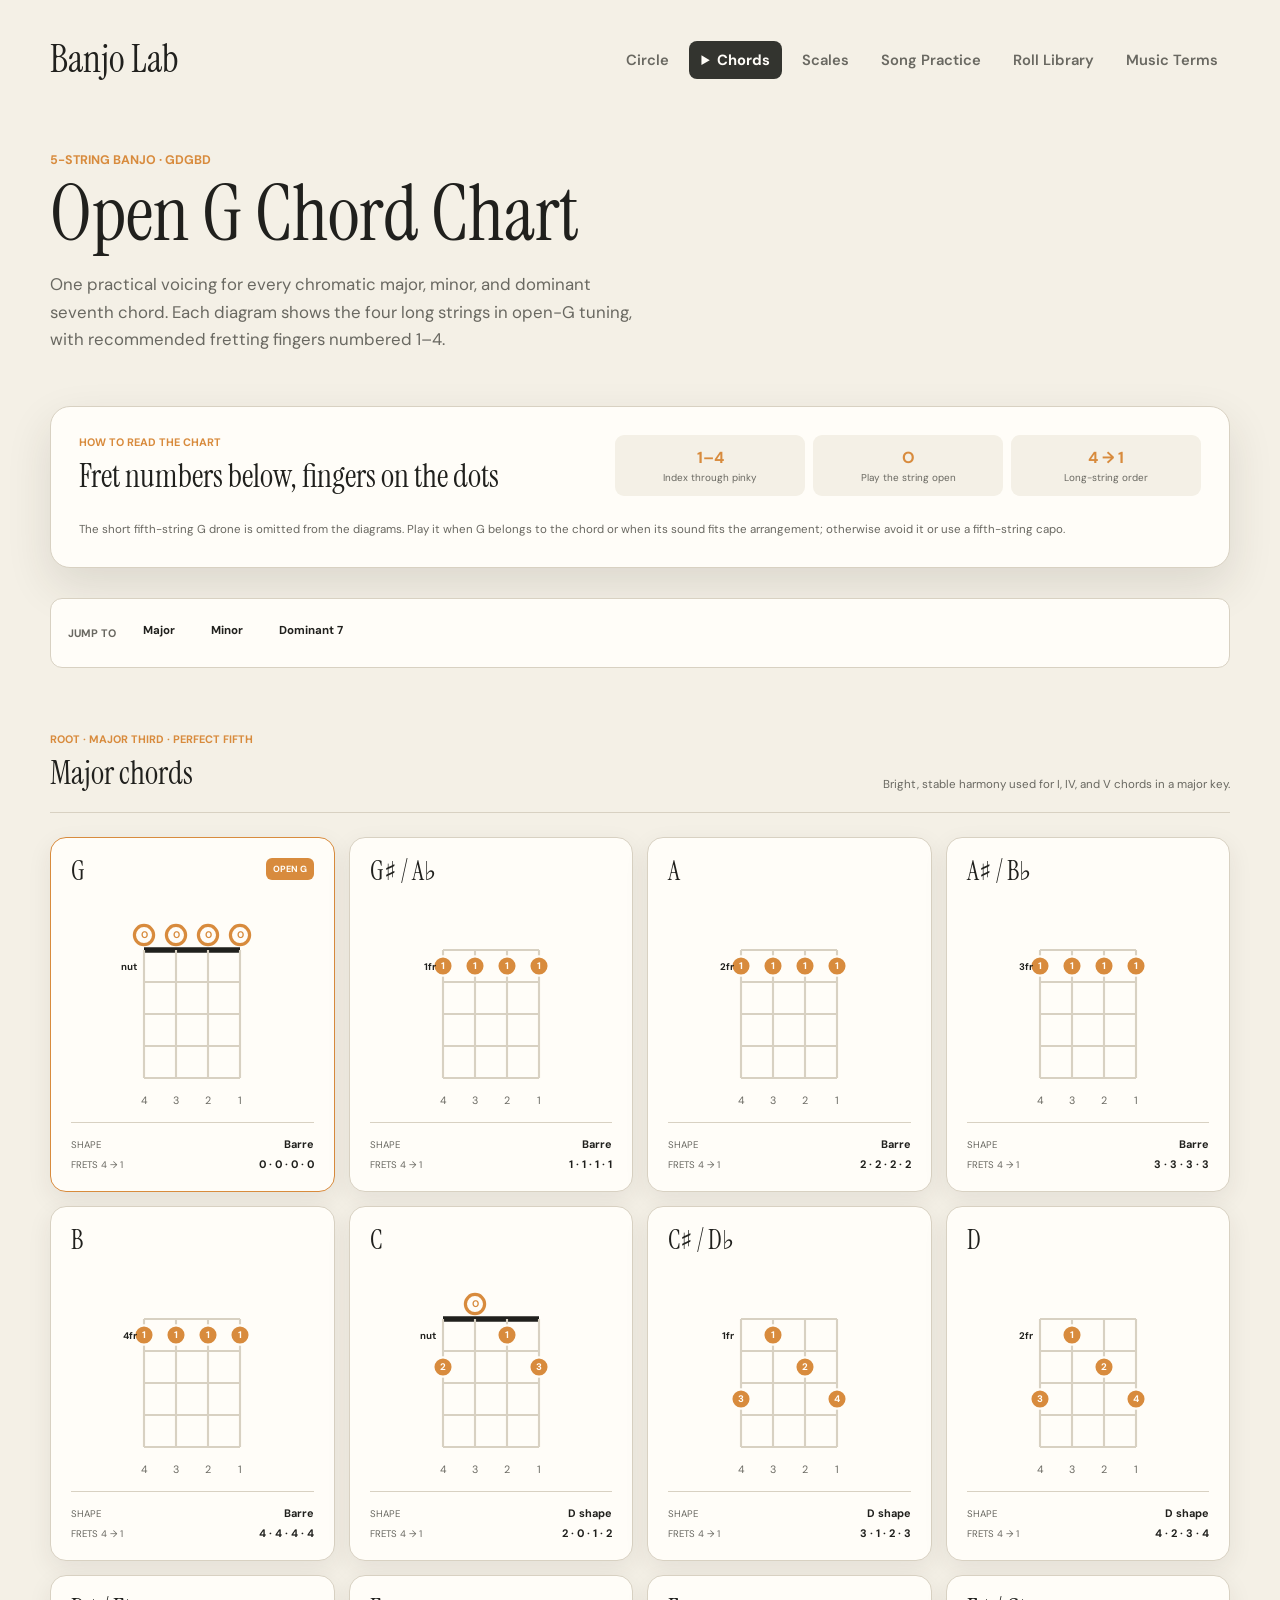
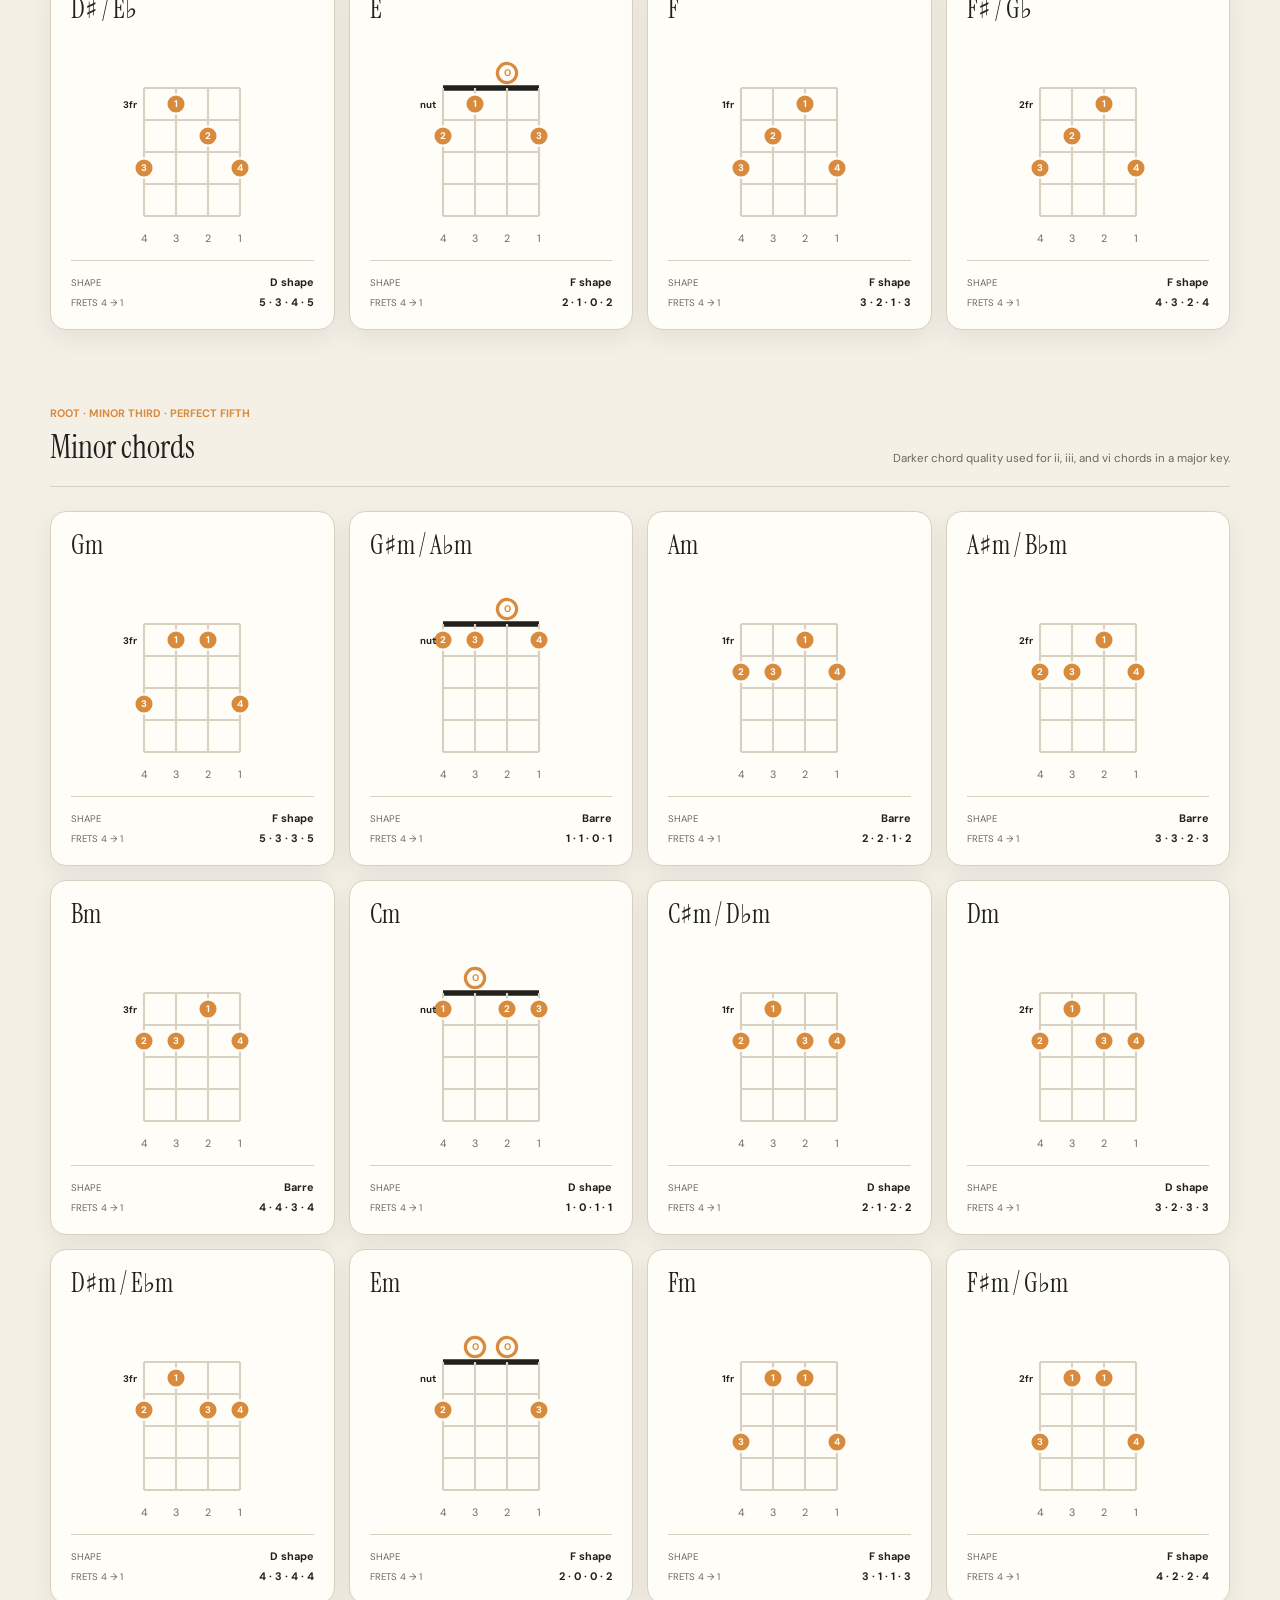
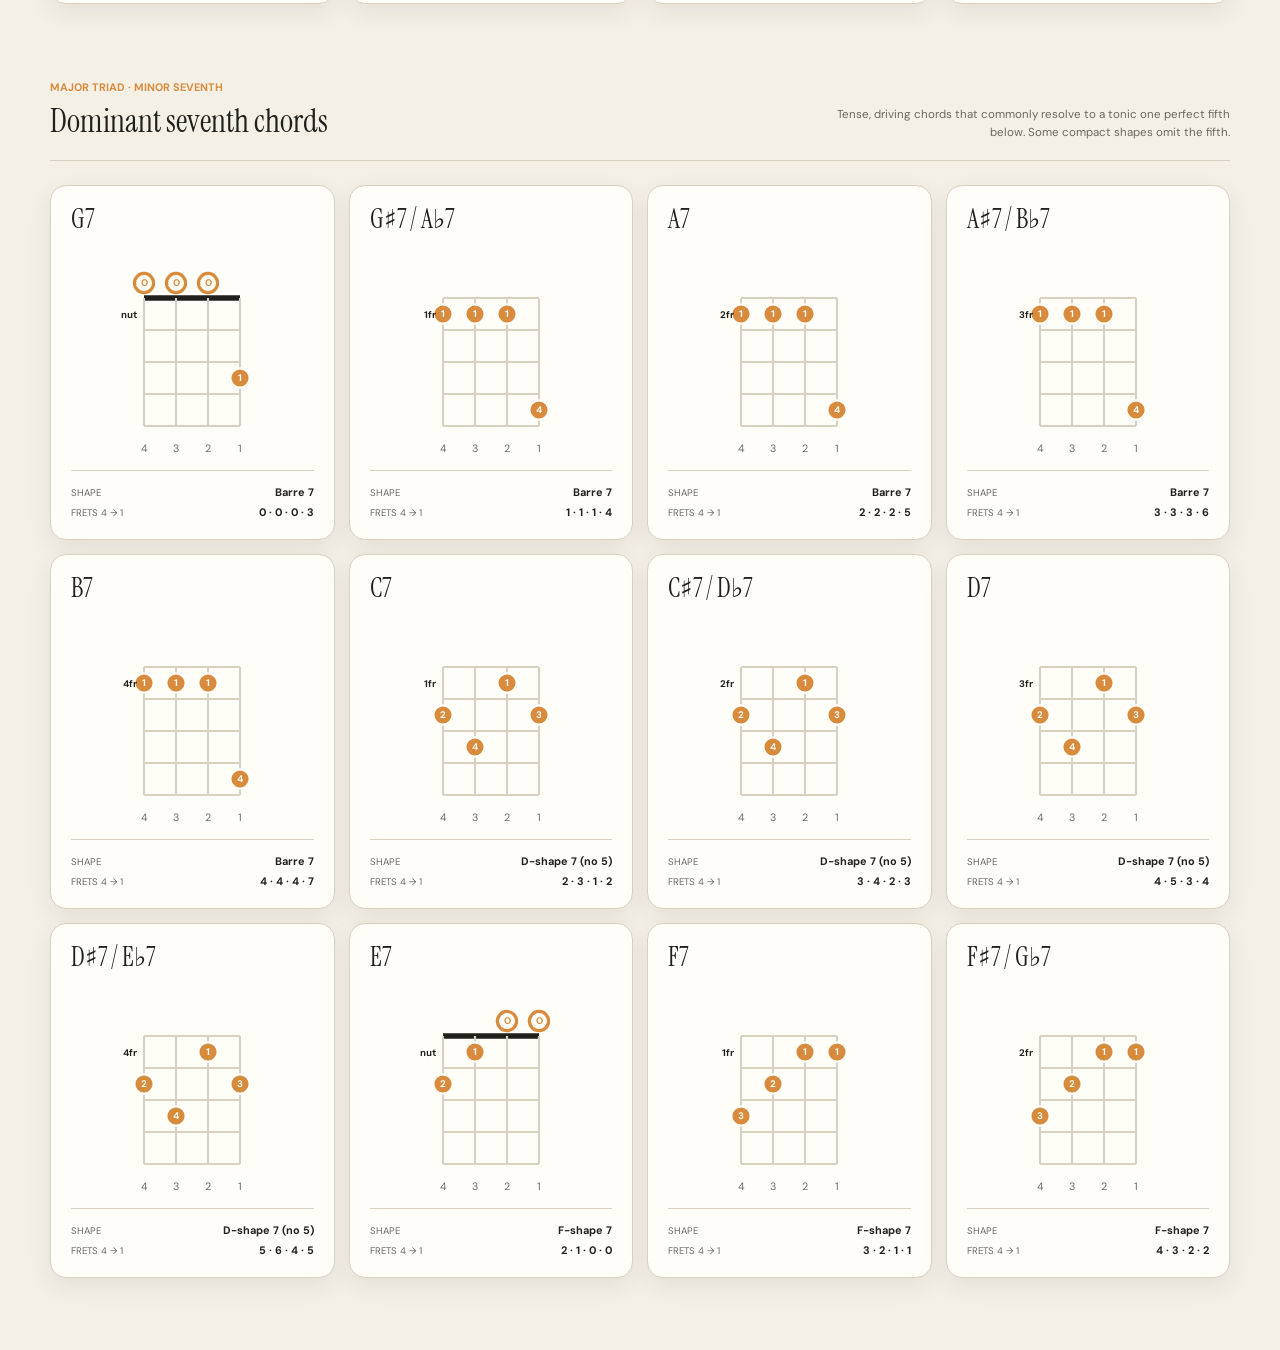
==== commit 24ee33de: "Improve responsive navigation and mobile layouts" ====
--- a/chords.html
+++ b/chords.html
@@ -18,7 +18,9 @@
     <main class="chords-shell">
       <nav class="site-nav" aria-label="Primary navigation">
         <a class="site-brand" href="index.html">Banjo Lab</a>
-        <div class="site-nav-links">
+        <div class="site-menu">
+          <button class="site-menu-toggle" type="button" aria-expanded="false" aria-controls="site-nav-links">Menu</button>
+          <div id="site-nav-links" class="site-nav-links">
           <a href="circle.html">Circle</a>
           <details class="nav-menu">
             <summary aria-current="true">Chords</summary>
@@ -32,6 +34,7 @@
           <a href="songs.html">Song Practice</a>
           <a href="rolls.html">Roll Library</a>
           <a href="terms.html">Music Terms</a>
+          </div>
         </div>
       </nav>
 
@@ -101,6 +104,7 @@
       </section>
     </main>
 
+    <script src="nav.js"></script>
     <script src="chords.js"></script>
   </body>
 </html>
--- a/styles.css
+++ b/styles.css
@@ -29,15 +29,25 @@
 }
 
 .site-nav {
+  position: relative;
   display: flex;
   align-items: center;
   justify-content: space-between;
   gap: 24px;
   margin-bottom: 64px;
-  font-size: 0.78rem;
-}
-
-.site-nav > .site-nav-links {
+  font-size: clamp(0.86rem, 1.15vw, 0.95rem);
+  line-height: 1.25;
+}
+
+.site-menu {
+  margin-left: auto;
+}
+
+.site-menu-toggle {
+  display: none;
+}
+
+.site-menu > .site-nav-links {
   display: flex;
   align-items: center;
   justify-content: flex-end;
@@ -46,11 +56,12 @@
 }
 
 .site-nav a {
-  padding: 8px 10px;
+  padding: 10px 12px;
   border-radius: 8px;
   color: var(--muted);
-  font-weight: 700;
+  font-weight: 600;
   text-decoration: none;
+  white-space: nowrap;
 }
 
 .site-nav .site-brand {
@@ -58,7 +69,7 @@
   padding-left: 0;
   color: var(--ink);
   font-family: "Instrument Serif", Georgia, serif;
-  font-size: clamp(1.6rem, 2.3vw, 1.85rem);
+  font-size: clamp(2rem, 3vw, 2.35rem);
   font-weight: 400;
   line-height: 0.95;
   text-wrap: balance;
@@ -69,11 +80,12 @@
 }
 
 .nav-menu summary {
-  padding: 8px 10px;
+  padding: 10px 12px;
   border-radius: 8px;
   color: var(--muted);
-  font-weight: 700;
+  font-weight: 600;
   cursor: pointer;
+  white-space: nowrap;
 }
 
 .nav-menu summary:hover,
@@ -85,6 +97,7 @@
 .nav-menu summary[aria-current="true"] {
   color: var(--surface);
   background: var(--dark-ring);
+  font-weight: 700;
 }
 
 .nav-menu summary:focus-visible {
@@ -114,13 +127,61 @@
 
 @media (max-width: 760px) {
   .site-nav {
-    flex-direction: column;
+    flex-direction: row;
     gap: 16px;
-  }
-
-  .site-nav > .site-nav-links {
-    width: 100%;
-    justify-content: flex-start;
+    margin-bottom: 40px;
+  }
+
+  .site-menu-toggle {
+    display: block;
+    padding: 10px 14px;
+    border: 1px solid var(--line);
+    border-radius: 9px;
+    color: var(--ink);
+    background: var(--surface);
+    font: inherit;
+    font-weight: 700;
+    cursor: pointer;
+  }
+
+  .site-menu.is-open > .site-menu-toggle {
+    color: var(--surface);
+    background: var(--dark-ring);
+  }
+
+  .site-menu-toggle:focus-visible {
+    outline: 3px solid var(--accent-soft);
+    outline-offset: 2px;
+  }
+
+  .site-menu:not(.is-open) > .site-nav-links {
+    display: none;
+  }
+
+  .site-menu > .site-nav-links {
+    position: absolute;
+    top: calc(100% + 8px);
+    right: 0;
+    left: 0;
+    z-index: 10;
+    display: grid;
+    grid-template-columns: repeat(2, minmax(0, 1fr));
+    gap: 5px;
+    padding: 10px;
+    border: 1px solid var(--line);
+    border-radius: 12px;
+    background: var(--surface);
+    box-shadow: var(--shadow);
+  }
+
+  .site-menu > .site-nav-links > a,
+  .site-menu > .site-nav-links > .nav-menu {
+    min-width: 0;
+  }
+
+  .site-menu .nav-submenu {
+    right: 0;
+    left: auto;
   }
 }
 
@@ -132,6 +193,7 @@
 .site-nav a[aria-current="page"] {
   color: var(--surface);
   background: var(--dark-ring);
+  font-weight: 700;
 }
 
 .site-nav a:focus-visible {
@@ -156,7 +218,7 @@
 }
 
 .hero h1 {
-  font-size: clamp(2.9rem, 6.5vw, 5rem);
+  font-size: clamp(2.8rem, 5.5vw, 4.5rem);
   line-height: 0.92;
 }
 
@@ -176,7 +238,7 @@
 h1 {
   margin: 0;
   font-family: "Instrument Serif", Georgia, serif;
-  font-size: clamp(3.6rem, 8vw, 6.5rem);
+  font-size: clamp(3rem, 6vw, 5.25rem);
   font-weight: 400;
   line-height: 0.88;
   text-wrap: balance;
@@ -987,17 +1049,14 @@
 
 @media (max-width: 560px) {
   .site-nav {
-    align-items: start;
-    margin-bottom: 44px;
-  }
-
-  .site-nav > .site-nav-links {
-    justify-content: flex-start;
-    flex-wrap: wrap;
-  }
-
-  .site-nav a {
-    padding: 7px 8px;
+    align-items: center;
+    margin-bottom: 36px;
+  }
+
+  .site-nav a,
+  .nav-menu summary,
+  .site-menu-toggle {
+    padding: 9px 10px;
   }
 
   .page-shell {
--- a/chords.css
+++ b/chords.css
@@ -12,7 +12,7 @@
 .chords-hero h1 {
   margin: 0;
   font-family: "Instrument Serif", Georgia, serif;
-  font-size: clamp(3.6rem, 8vw, 6.5rem);
+  font-size: clamp(3rem, 6vw, 5.25rem);
   font-weight: 400;
   line-height: 0.9;
   text-wrap: balance;
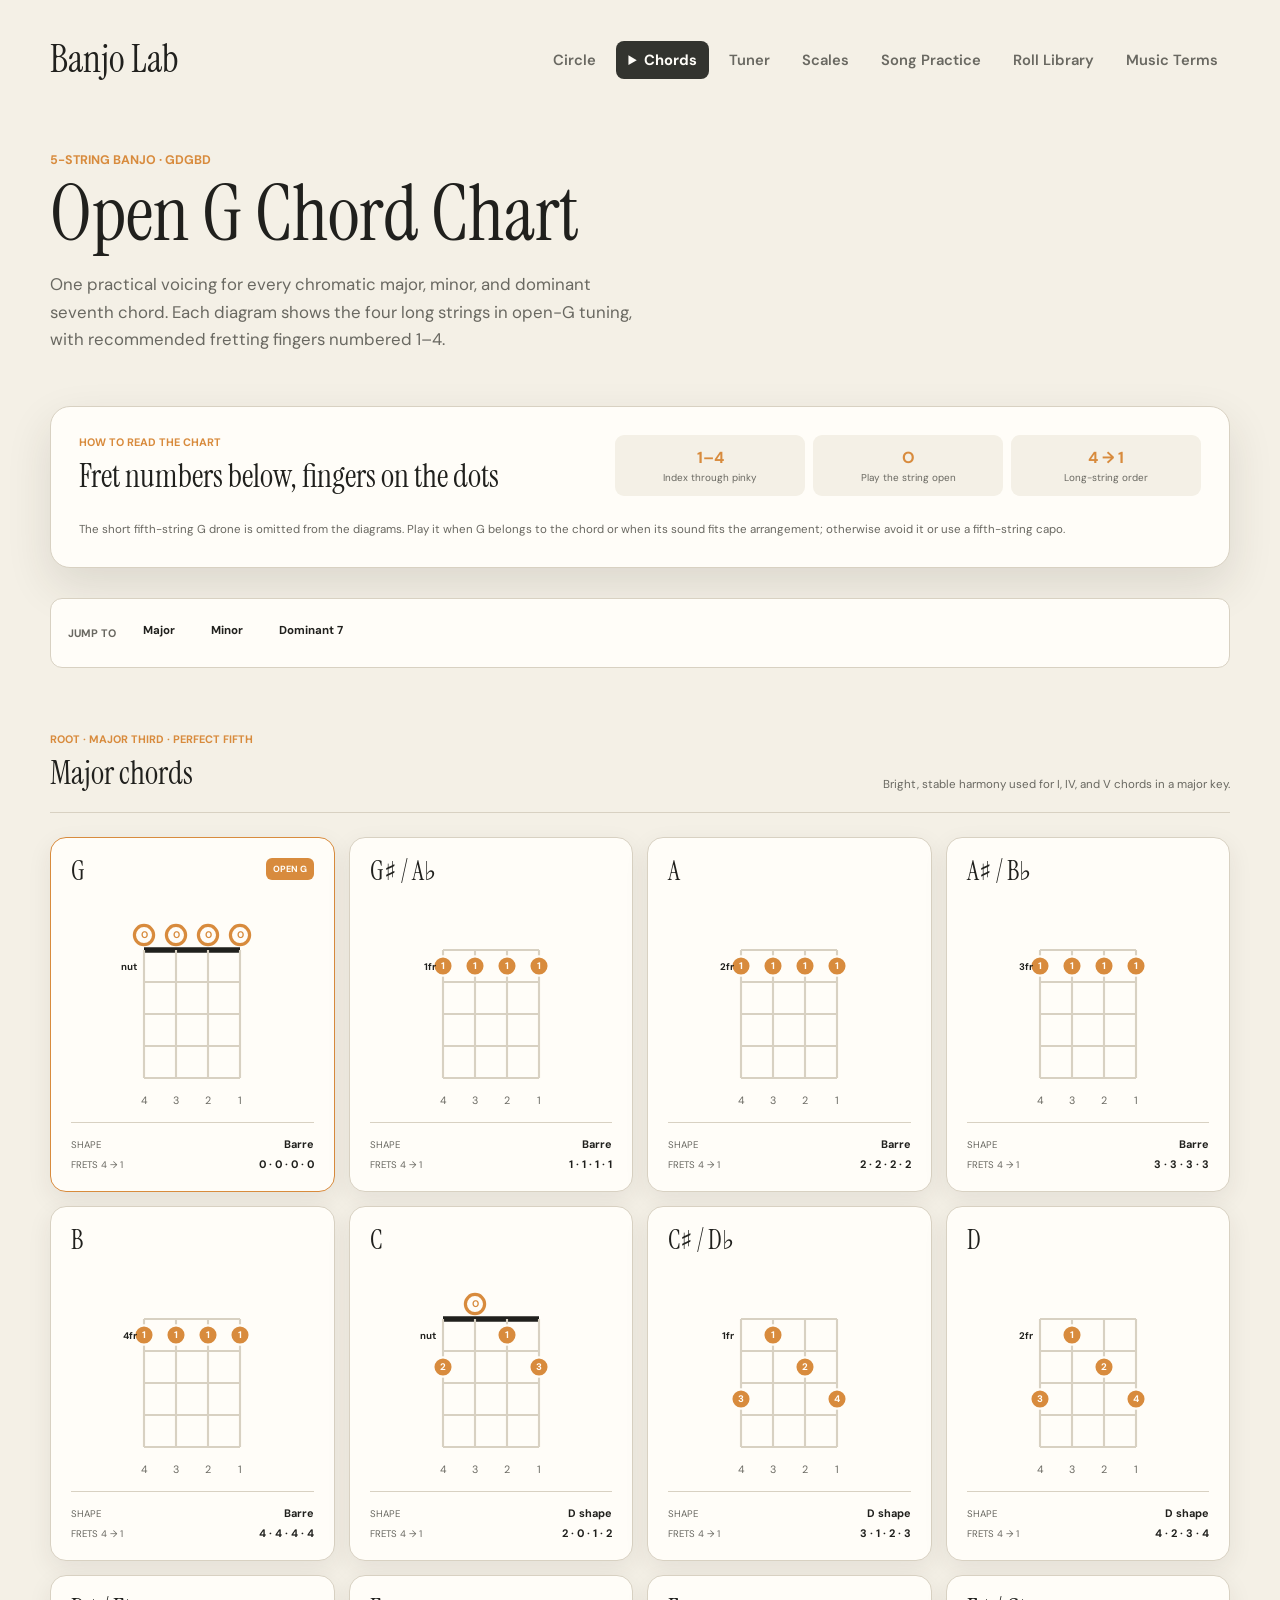
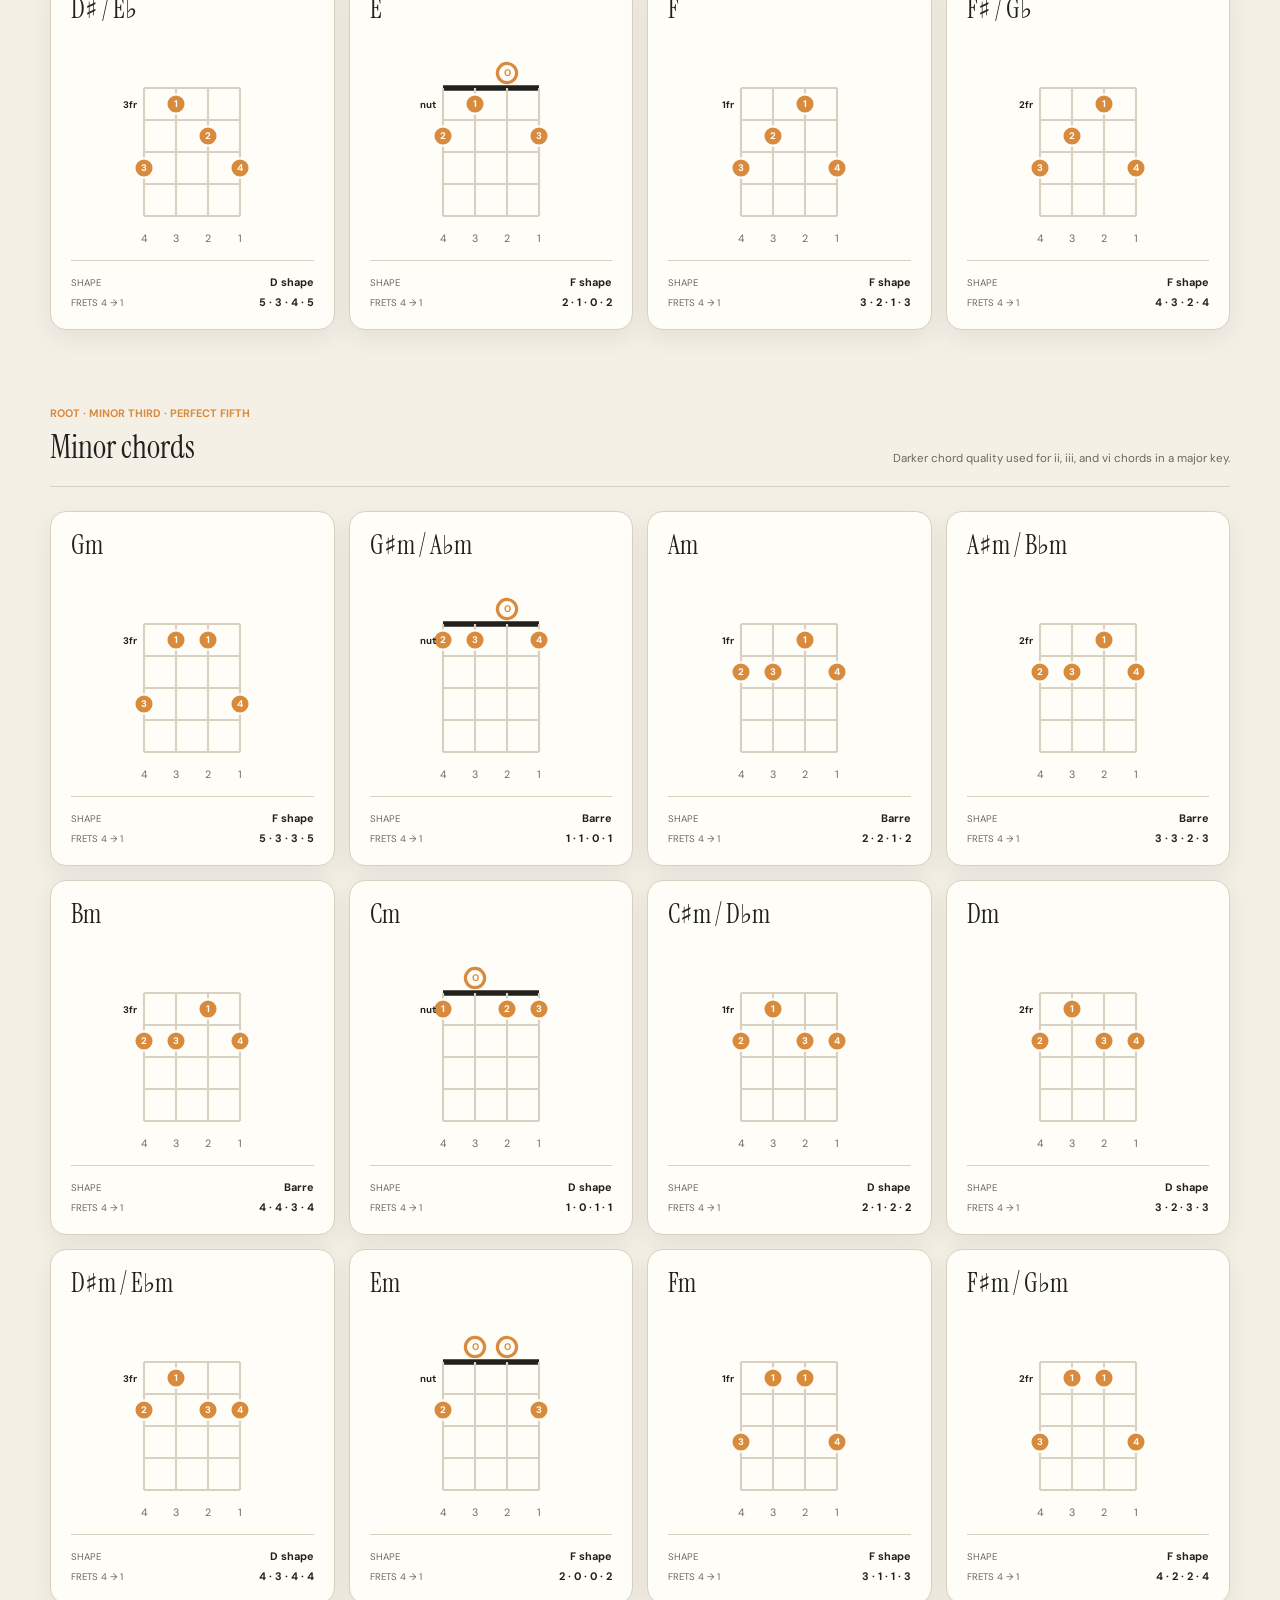
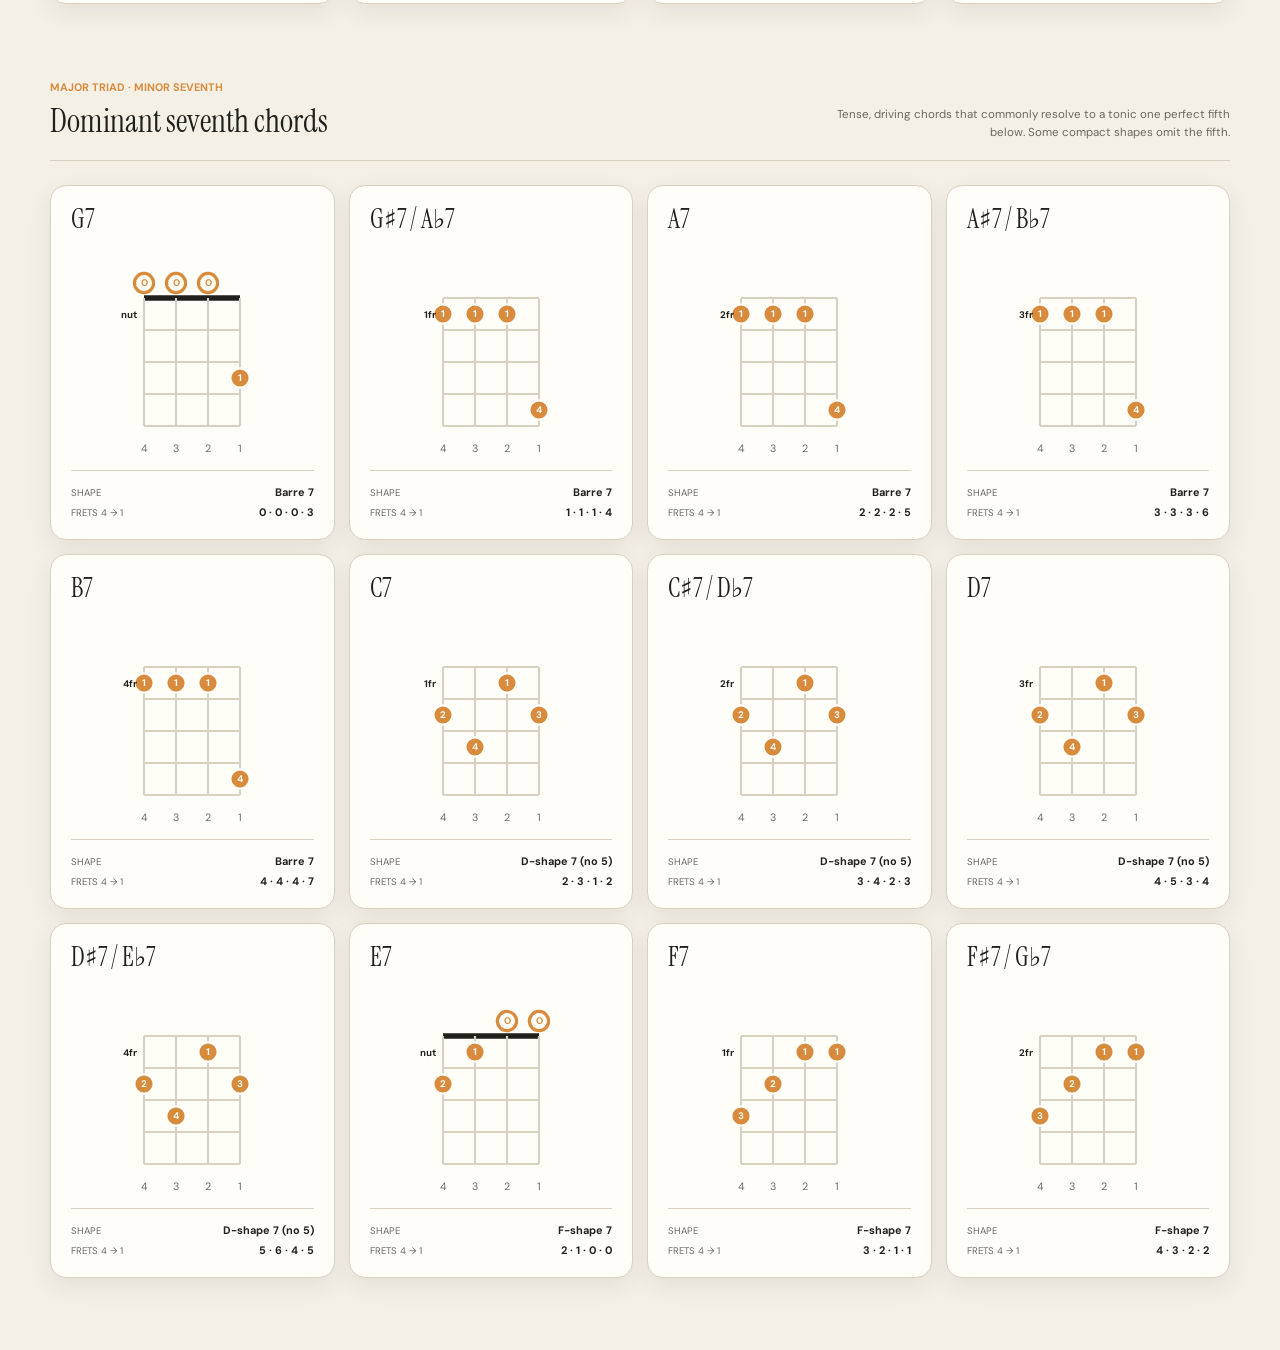
==== commit 3eb47baa: "Add banjo tuner and Irish song practice" ====
--- a/chords.html
+++ b/chords.html
@@ -30,6 +30,7 @@
               <a href="flashcards.html">Flash Cards</a>
             </div>
           </details>
+          <a href="tuner.html">Tuner</a>
           <a href="scales.html">Scales</a>
           <a href="songs.html">Song Practice</a>
           <a href="rolls.html">Roll Library</a>
